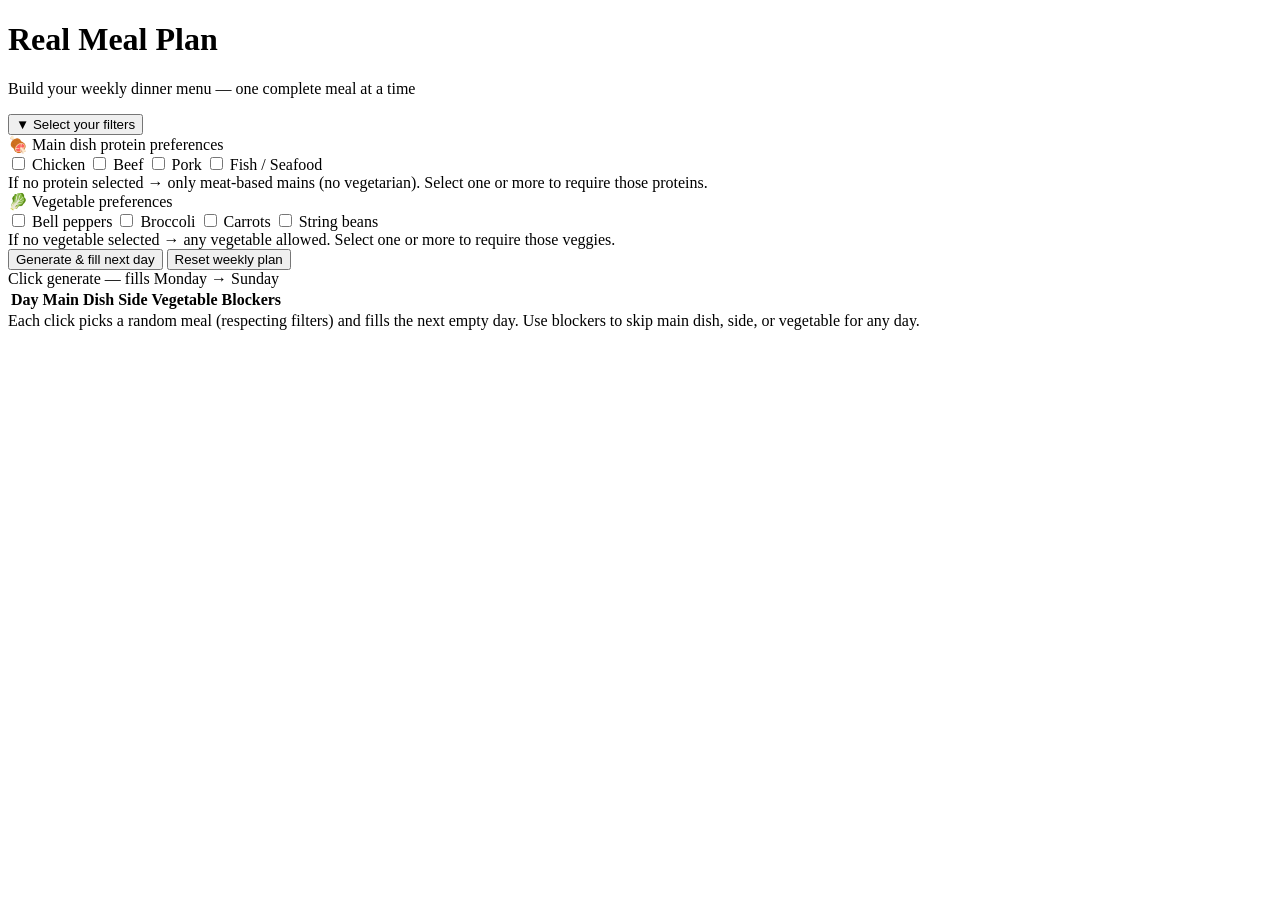
==== index.html @ c6e9b721 "Rename Main Folder/index.html to index.html" ====
<!DOCTYPE html>
<html lang="en">
<head>
  <meta charset="UTF-8">
  <meta name="viewport" content="width=device-width, initial-scale=1.0, user-scalable=yes">
  <title>Real Meal Plan | Weekly Dinner Randomizer</title>
  <link rel="preconnect" href="https://fonts.googleapis.com">
  <link rel="preconnect" href="https://fonts.gstatic.com" crossorigin>
  <link href="https://fonts.googleapis.com/css2?family=Inter:opsz,wght@14..32,300;400;500;600;700&display=swap" rel="stylesheet">
  <link rel="stylesheet" href="style.css">
</head>
<body>
<div class="container">
  <!-- Title Card with Logo Support -->
  <div class="title-card">
    <div class="logo-area">
      <img src="your-logo.png" alt="Real Meal Plan Logo" class="logo" id="logoImage" onerror="this.style.display='none'">
      <h1>Real Meal Plan</h1>
    </div>
    <p class="tagline">Build your weekly dinner menu — one complete meal at a time</p>
  </div>

  <!-- Collapsible Filters Section -->
  <div class="filters-collapsible">
    <button class="filter-toggle-btn" id="filterToggleBtn">
      <span class="toggle-icon">▼</span> Select your filters
    </button>
    <div class="filters-card" id="filtersCard">
      <div class="filter-group">
        <div class="filter-subheading">
          <span class="icon">🍖</span> Main dish protein preferences
        </div>
        <div class="checkbox-group" id="meatFilters">
          <label><input type="checkbox" value="chicken" id="filterChicken"> Chicken</label>
          <label><input type="checkbox" value="beef" id="filterBeef"> Beef</label>
          <label><input type="checkbox" value="pork" id="filterPork"> Pork</label>
          <label><input type="checkbox" value="fish" id="filterFish"> Fish / Seafood</label>
        </div>
        <div class="filter-note">If no protein selected → only meat-based mains (no vegetarian). Select one or more to require those proteins.</div>
      </div>

      <div class="filter-divider"></div>

      <div class="filter-group">
        <div class="filter-subheading">
          <span class="icon">🥬</span> Vegetable preferences
        </div>
        <div class="checkbox-group" id="veggieFilters">
          <label><input type="checkbox" value="peppers" id="filterPeppers"> Bell peppers</label>
          <label><input type="checkbox" value="broccoli" id="filterBroccoli"> Broccoli</label>
          <label><input type="checkbox" value="carrots" id="filterCarrots"> Carrots</label>
          <label><input type="checkbox" value="stringbeans" id="filterStringBeans"> String beans</label>
        </div>
        <div class="filter-note">If no vegetable selected → any vegetable allowed. Select one or more to require those veggies.</div>
      </div>
    </div>
  </div>

  <!-- Control bar -->
  <div class="action-bar">
    <div class="btn-group">
      <button class="btn btn-primary" id="generateBtn">Generate & fill next day</button>
      <button class="btn btn-secondary" id="resetBtn">Reset weekly plan</button>
    </div>
    <div class="feedback" id="feedbackMsg">Click generate — fills Monday → Sunday</div>
  </div>

  <!-- Weekly table with blocker columns -->
  <div class="table-wrapper">
    <table class="week-table" id="weeklyTable">
      <thead>
        <tr>
          <th>Day</th>
          <th>Main Dish</th>
          <th>Side</th>
          <th>Vegetable</th>
          <th>Blockers</th>
        </tr>
      </thead>
      <tbody id="tableBody">
        <!-- rows injected via JS -->
      </tbody>
    </table>
  </div>
  <footer>Each click picks a random meal (respecting filters) and fills the next empty day. Use blockers to skip main dish, side, or vegetable for any day.</footer>
</div>

<script src="script.js"></script>
</body>
</html>
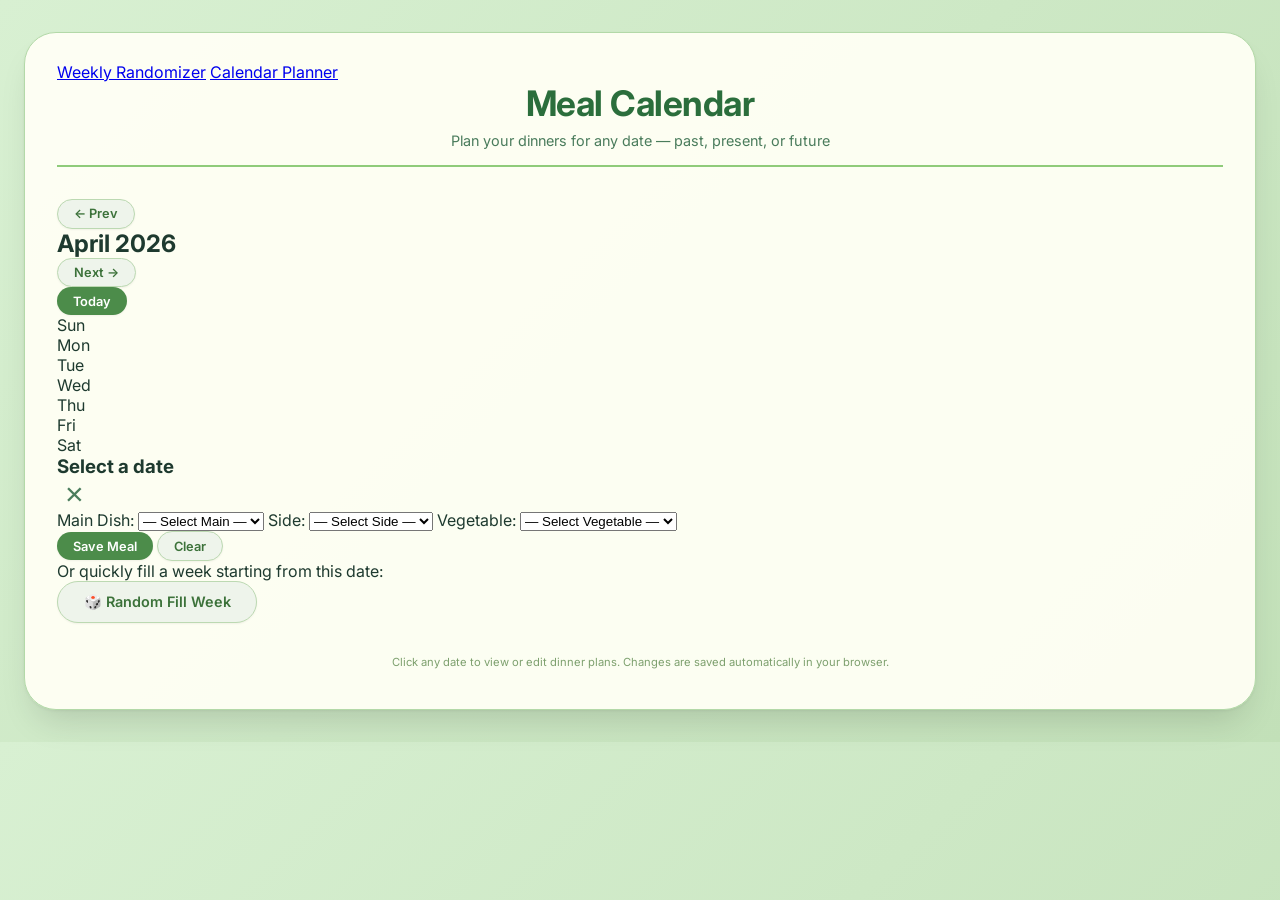
==== commit d7487aa3: "Most recent site version" ====
--- a/index.html
+++ b/index.html
@@ -3,7 +3,7 @@
 <head>
   <meta charset="UTF-8">
   <meta name="viewport" content="width=device-width, initial-scale=1.0, user-scalable=yes">
-  <title>Real Meal Plan | Weekly Dinner Randomizer</title>
+  <title>Real Meal Plan | Calendar Planner</title>
   <link rel="preconnect" href="https://fonts.googleapis.com">
   <link rel="preconnect" href="https://fonts.gstatic.com" crossorigin>
   <link href="https://fonts.googleapis.com/css2?family=Inter:opsz,wght@14..32,300;400;500;600;700&display=swap" rel="stylesheet">
@@ -11,80 +11,87 @@
 </head>
 <body>
 <div class="container">
-  <!-- Title Card with Logo Support -->
+  <!-- Navigation -->
+  <nav class="main-nav">
+    <a href="index.html" class="nav-link">Weekly Randomizer</a>
+    <a href="calendar.html" class="nav-link active">Calendar Planner</a>
+  </nav>
+
   <div class="title-card">
     <div class="logo-area">
       <img src="your-logo.png" alt="Real Meal Plan Logo" class="logo" id="logoImage" onerror="this.style.display='none'">
-      <h1>Real Meal Plan</h1>
+      <h1>Meal Calendar</h1>
     </div>
-    <p class="tagline">Build your weekly dinner menu — one complete meal at a time</p>
+    <p class="tagline">Plan your dinners for any date — past, present, or future</p>
   </div>
 
-  <!-- Collapsible Filters Section -->
-  <div class="filters-collapsible">
-    <button class="filter-toggle-btn" id="filterToggleBtn">
-      <span class="toggle-icon">▼</span> Select your filters
-    </button>
-    <div class="filters-card" id="filtersCard">
-      <div class="filter-group">
-        <div class="filter-subheading">
-          <span class="icon">🍖</span> Main dish protein preferences
+  <!-- Calendar Controls -->
+  <div class="calendar-controls">
+    <div class="month-nav">
+      <button class="btn btn-secondary btn-small" id="prevMonthBtn">← Prev</button>
+      <h2 id="currentMonthDisplay">April 2026</h2>
+      <button class="btn btn-secondary btn-small" id="nextMonthBtn">Next →</button>
+    </div>
+    <button class="btn btn-primary btn-small" id="todayBtn">Today</button>
+  </div>
+
+  <!-- Calendar Grid -->
+  <div class="calendar-wrapper">
+    <div class="calendar-header">
+      <div>Sun</div><div>Mon</div><div>Tue</div><div>Wed</div><div>Thu</div><div>Fri</div><div>Sat</div>
+    </div>
+    <div class="calendar-grid" id="calendarGrid">
+      <!-- Days injected via JS -->
+    </div>
+  </div>
+
+  <!-- Day Detail Panel (shown when a day is clicked) -->
+  <div class="day-detail-panel" id="dayDetailPanel">
+    <div class="day-detail-header">
+      <h3 id="selectedDateDisplay">Select a date</h3>
+      <button class="recipe-close-btn" id="closeDayDetailBtn">&times;</button>
+    </div>
+    <div class="day-detail-content" id="dayDetailContent">
+      <div class="meal-form">
+        <label>Main Dish:</label>
+        <select id="mainSelect" class="meal-select">
+          <option value="">— Select Main —</option>
+        </select>
+        <label>Side:</label>
+        <select id="sideSelect" class="meal-select">
+          <option value="">— Select Side —</option>
+        </select>
+        <label>Vegetable:</label>
+        <select id="vegSelect" class="meal-select">
+          <option value="">— Select Vegetable —</option>
+        </select>
+        <div class="form-actions">
+          <button class="btn btn-primary btn-small" id="saveMealBtn">Save Meal</button>
+          <button class="btn btn-secondary btn-small" id="clearMealBtn">Clear</button>
         </div>
-        <div class="checkbox-group" id="meatFilters">
-          <label><input type="checkbox" value="chicken" id="filterChicken"> Chicken</label>
-          <label><input type="checkbox" value="beef" id="filterBeef"> Beef</label>
-          <label><input type="checkbox" value="pork" id="filterPork"> Pork</label>
-          <label><input type="checkbox" value="fish" id="filterFish"> Fish / Seafood</label>
-        </div>
-        <div class="filter-note">If no protein selected → only meat-based mains (no vegetarian). Select one or more to require those proteins.</div>
       </div>
-
-      <div class="filter-divider"></div>
-
-      <div class="filter-group">
-        <div class="filter-subheading">
-          <span class="icon">🥬</span> Vegetable preferences
-        </div>
-        <div class="checkbox-group" id="veggieFilters">
-          <label><input type="checkbox" value="peppers" id="filterPeppers"> Bell peppers</label>
-          <label><input type="checkbox" value="broccoli" id="filterBroccoli"> Broccoli</label>
-          <label><input type="checkbox" value="carrots" id="filterCarrots"> Carrots</label>
-          <label><input type="checkbox" value="stringbeans" id="filterStringBeans"> String beans</label>
-        </div>
-        <div class="filter-note">If no vegetable selected → any vegetable allowed. Select one or more to require those veggies.</div>
+      <!-- Random fill for week starting from selected date -->
+      <div class="random-week-section">
+        <p>Or quickly fill a week starting from this date:</p>
+        <button class="btn btn-secondary" id="fillWeekBtn">🎲 Random Fill Week</button>
       </div>
     </div>
   </div>
 
-  <!-- Control bar -->
-  <div class="action-bar">
-    <div class="btn-group">
-      <button class="btn btn-primary" id="generateBtn">Generate & fill next day</button>
-      <button class="btn btn-secondary" id="resetBtn">Reset weekly plan</button>
+  <!-- Recipe Panel (same as main page) -->
+  <div class="recipe-panel" id="recipePanel">
+    <div class="recipe-header">
+      <h3 id="recipeTitle">Recipe</h3>
+      <button class="recipe-close-btn" id="closeRecipeBtn">&times;</button>
     </div>
-    <div class="feedback" id="feedbackMsg">Click generate — fills Monday → Sunday</div>
+    <div class="recipe-content" id="recipeContent">
+      Select a dish above to view its recipe.
+    </div>
   </div>
 
-  <!-- Weekly table with blocker columns -->
-  <div class="table-wrapper">
-    <table class="week-table" id="weeklyTable">
-      <thead>
-        <tr>
-          <th>Day</th>
-          <th>Main Dish</th>
-          <th>Side</th>
-          <th>Vegetable</th>
-          <th>Blockers</th>
-        </tr>
-      </thead>
-      <tbody id="tableBody">
-        <!-- rows injected via JS -->
-      </tbody>
-    </table>
-  </div>
-  <footer>Each click picks a random meal (respecting filters) and fills the next empty day. Use blockers to skip main dish, side, or vegetable for any day.</footer>
+  <footer>Click any date to view or edit dinner plans. Changes are saved automatically in your browser.</footer>
 </div>
 
-<script src="script.js"></script>
+<script src="calendar.js"></script>
 </body>
-</html>
+</html>
--- a/style.css
+++ b/style.css
@@ -0,0 +1,635 @@
+* {
+  margin: 0;
+  padding: 0;
+  box-sizing: border-box;
+}
+
+body {
+  background: linear-gradient(135deg, #d8f0d2 0%, #c2e0b8 100%);
+  font-family: 'Inter', system-ui, -apple-system, 'Segoe UI', Roboto, Helvetica, sans-serif;
+  padding: 2rem 1.5rem;
+  color: #1e3a2f;
+}
+
+.container {
+  max-width: 1280px;
+  margin: 0 auto;
+  background: rgba(255, 255, 245, 0.95);
+  border-radius: 2rem;
+  box-shadow: 0 20px 35px -12px rgba(0, 0, 0, 0.15), 0 1px 3px rgba(0, 0, 0, 0.05);
+  padding: 1.8rem 2rem 2.5rem;
+  transition: all 0.2s ease;
+  border: 1px solid #b3d9a8;
+}
+
+/* Title Card */
+.title-card {
+  text-align: center;
+  margin-bottom: 2rem;
+  padding-bottom: 1rem;
+  border-bottom: 2px solid #8fcb7a;
+}
+
+.logo-area {
+  display: flex;
+  align-items: center;
+  justify-content: center;
+  gap: 1rem;
+  flex-wrap: wrap;
+}
+
+.logo {
+  max-height: 60px;
+  width: auto;
+  object-fit: contain;
+}
+
+h1 {
+  font-size: 2.2rem;
+  font-weight: 700;
+  color: #2b6e3c;
+  letter-spacing: -0.5px;
+  margin: 0;
+}
+
+.tagline {
+  color: #4a7c5c;
+  margin-top: 0.5rem;
+  font-weight: 400;
+  font-size: 0.9rem;
+}
+
+/* Collapsible filters */
+.filters-collapsible {
+  margin-bottom: 2rem;
+}
+
+.filter-toggle-btn {
+  width: 100%;
+  background: #eef7ea;
+  border: 1px solid #8fcb7a;
+  color: #2b6e3c;
+  font-weight: 600;
+  font-size: 1rem;
+  padding: 0.8rem 1.2rem;
+  text-align: left;
+  cursor: pointer;
+  border-radius: 60px;
+  display: flex;
+  align-items: center;
+  gap: 12px;
+  transition: all 0.2s;
+  font-family: 'Inter', sans-serif;
+}
+
+.filter-toggle-btn:hover {
+  background: #e2f0db;
+  border-color: #6fb055;
+}
+
+.toggle-icon {
+  font-size: 0.9rem;
+  transition: transform 0.2s;
+}
+
+.filter-toggle-btn.open .toggle-icon {
+  transform: rotate(180deg);
+}
+
+.filters-card {
+  background: #ffffff;
+  border-radius: 1.5rem;
+  padding: 1.4rem 1.8rem;
+  margin-top: 0.8rem;
+  box-shadow: 0 8px 18px rgba(0, 0, 0, 0.05);
+  border: 1px solid #c8e0bf;
+  display: none;
+}
+
+.filters-card.show {
+  display: block;
+}
+
+.filter-group {
+  margin: 0.2rem 0;
+}
+
+.filter-subheading {
+  font-weight: 600;
+  font-size: 1rem;
+  margin-bottom: 0.8rem;
+  display: flex;
+  align-items: center;
+  gap: 8px;
+  color: #2b6e3c;
+  letter-spacing: -0.2px;
+}
+
+.filter-subheading .icon {
+  font-size: 1.2rem;
+}
+
+.checkbox-group {
+  display: flex;
+  flex-wrap: wrap;
+  gap: 1rem;
+  row-gap: 0.6rem;
+  align-items: center;
+  margin-bottom: 0.5rem;
+}
+
+.checkbox-group label {
+  display: inline-flex;
+  align-items: center;
+  gap: 0.5rem;
+  background: #f4faf1;
+  padding: 0.4rem 1.2rem;
+  border-radius: 60px;
+  cursor: pointer;
+  transition: all 0.2s;
+  font-weight: 500;
+  font-size: 0.85rem;
+  color: #2b5e3a;
+  border: 1px solid #cde2c4;
+}
+
+.checkbox-group label:hover {
+  background: #e9f3e4;
+  transform: scale(0.97);
+  border-color: #9bc88b;
+}
+
+.checkbox-group input {
+  width: 1rem;
+  height: 1rem;
+  accent-color: #6fbf4c;
+  cursor: pointer;
+  margin: 0;
+}
+
+.filter-note {
+  font-size: 0.7rem;
+  color: #6f9e7c;
+  margin-top: 0.4rem;
+  padding-left: 0.2rem;
+  border-left: 3px solid #b3d9a8;
+}
+
+.filter-divider {
+  height: 1px;
+  background: linear-gradient(90deg, transparent, #cde2c4, #b3d9a8, #cde2c4, transparent);
+  margin: 1rem 0;
+}
+
+/* Buttons */
+.action-bar {
+  display: flex;
+  flex-wrap: wrap;
+  gap: 1rem;
+  margin-bottom: 2rem;
+  align-items: center;
+  justify-content: space-between;
+}
+
+.btn-group {
+  display: flex;
+  gap: 1rem;
+  flex-wrap: wrap;
+}
+
+.btn {
+  border: none;
+  font-family: 'Inter', sans-serif;
+  font-weight: 600;
+  padding: 0.7rem 1.6rem;
+  border-radius: 60px;
+  cursor: pointer;
+  transition: 0.2s ease;
+  font-size: 0.9rem;
+  display: inline-flex;
+  align-items: center;
+  gap: 8px;
+  box-shadow: 0 1px 2px rgba(0, 0, 0, 0.05);
+}
+
+.btn-small {
+  padding: 0.4rem 1rem;
+  font-size: 0.8rem;
+}
+
+.btn-primary {
+  background: #4c8c4a;
+  color: white;
+  border: none;
+}
+
+.btn-primary:hover {
+  background: #3c723a;
+  transform: translateY(-2px);
+  box-shadow: 0 10px 18px -8px rgba(0, 0, 0, 0.15);
+}
+
+.btn-secondary {
+  background: #eef4eb;
+  color: #3c723a;
+  border: 1px solid #bcd9b2;
+}
+
+.btn-secondary:hover {
+  background: #e3ede0;
+  transform: translateY(-1px);
+}
+
+.feedback {
+  background: #eef4eb;
+  border-radius: 60px;
+  padding: 0.5rem 1.3rem;
+  font-size: 0.85rem;
+  font-weight: 500;
+  color: #2b6e3c;
+  border-left: 3px solid #8fcb7a;
+}
+
+/* Table Styles */
+.table-wrapper {
+  overflow-x: auto;
+  border-radius: 1.5rem;
+  background: white;
+  box-shadow: 0 6px 14px rgba(0, 0, 0, 0.03);
+  border: 1px solid #d8e8d2;
+}
+
+.week-table {
+  width: 100%;
+  border-collapse: collapse;
+  font-size: 0.85rem;
+  min-width: 800px;
+}
+
+.week-table th {
+  text-align: left;
+  padding: 0.8rem 0.8rem;
+  background-color: #f8fcf6;
+  font-weight: 600;
+  color: #2b6e3c;
+  border-bottom: 2px solid #cde2c4;
+  font-size: 0.85rem;
+}
+
+.week-table td {
+  padding: 0.7rem 0.8rem;
+  border-bottom: 1px solid #e2eedd;
+  color: #1e3a2f;
+  font-weight: 500;
+  vertical-align: middle;
+}
+
+.week-table tr:last-child td {
+  border-bottom: none;
+}
+
+.day-name {
+  font-weight: 600;
+  background-color: #fafef8;
+  width: 90px;
+  color: #2b6e3c;
+}
+
+.meal-cell, .side-cell, .veg-cell {
+  background-color: #ffffff;
+}
+
+.empty-meal {
+  color: #bdd4b4;
+  font-style: italic;
+  font-weight: 400;
+}
+
+/* Clickable dish cells */
+.meal-cell.clickable,
+.side-cell.clickable,
+.veg-cell.clickable {
+  cursor: pointer;
+  transition: background-color 0.15s;
+}
+
+.meal-cell.clickable:hover,
+.side-cell.clickable:hover,
+.veg-cell.clickable:hover {
+  background-color: #eef4eb;
+  text-decoration: underline;
+  text-decoration-color: #8fcb7a;
+  text-underline-offset: 3px;
+}
+
+/* Blocker column styling */
+.blocker-cell {
+  background-color: #fcfef9;
+  text-align: center;
+  white-space: nowrap;
+}
+
+.blocker-checkbox-group {
+  display: flex;
+  gap: 0.8rem;
+  justify-content: center;
+  flex-wrap: wrap;
+}
+
+.blocker-checkbox-group label {
+  display: inline-flex;
+  align-items: center;
+  gap: 0.3rem;
+  font-size: 0.7rem;
+  cursor: pointer;
+  color: #3c723a;
+}
+
+.blocker-checkbox-group input {
+  width: 0.9rem;
+  height: 0.9rem;
+  accent-color: #6fbf4c;
+  cursor: pointer;
+  margin: 0;
+}
+
+/* Recipe Panel */
+.recipe-panel {
+  margin-top: 2rem;
+  background: #f8fcf6;
+  border-radius: 1.5rem;
+  border: 1px solid #c8e0bf;
+  box-shadow: 0 8px 18px rgba(0, 0, 0, 0.05);
+  overflow: hidden;
+  display: none;
+}
+
+.recipe-panel.show {
+  display: block;
+}
+
+.recipe-header {
+  display: flex;
+  justify-content: space-between;
+  align-items: center;
+  padding: 1rem 1.8rem;
+  background: #e9f3e4;
+  border-bottom: 1px solid #cde2c4;
+}
+
+.recipe-header h3 {
+  color: #2b6e3c;
+  font-weight: 600;
+  font-size: 1.2rem;
+  margin: 0;
+}
+
+.recipe-close-btn {
+  background: none;
+  border: none;
+  font-size: 2rem;
+  line-height: 1;
+  cursor: pointer;
+  color: #4a7c5c;
+  padding: 0 0.5rem;
+  transition: color 0.2s;
+}
+
+.recipe-close-btn:hover {
+  color: #2b6e3c;
+}
+
+.recipe-content {
+  padding: 1.5rem 1.8rem;
+  color: #1e3a2f;
+  font-size: 0.9rem;
+  line-height: 1.6;
+  white-space: pre-wrap;
+}
+
+/* Grocery List Section */
+.grocery-section {
+  margin-top: 2rem;
+}
+
+.grocery-toggle-btn {
+  width: 100%;
+  background: #f0f7ec;
+  border: 1px solid #8fcb7a;
+  color: #2b6e3c;
+  font-weight: 600;
+  font-size: 1rem;
+  padding: 0.8rem 1.2rem;
+  text-align: left;
+  cursor: pointer;
+  border-radius: 60px;
+  display: flex;
+  align-items: center;
+  gap: 12px;
+  transition: all 0.2s;
+  font-family: 'Inter', sans-serif;
+}
+
+.grocery-toggle-btn:hover {
+  background: #e2f0db;
+  border-color: #6fb055;
+}
+
+.grocery-count {
+  background: #4c8c4a;
+  color: white;
+  border-radius: 20px;
+  padding: 0.1rem 0.6rem;
+  font-size: 0.8rem;
+  margin-left: 0.5rem;
+}
+
+.grocery-panel {
+  background: #ffffff;
+  border-radius: 1.5rem;
+  padding: 1.5rem;
+  margin-top: 0.8rem;
+  box-shadow: 0 8px 18px rgba(0, 0, 0, 0.05);
+  border: 1px solid #c8e0bf;
+  display: none;
+}
+
+.grocery-panel.show {
+  display: block;
+}
+
+.grocery-header {
+  display: flex;
+  justify-content: space-between;
+  align-items: center;
+  margin-bottom: 1.5rem;
+  padding-bottom: 0.8rem;
+  border-bottom: 2px solid #cde2c4;
+}
+
+.grocery-header h3 {
+  color: #2b6e3c;
+  font-weight: 600;
+  font-size: 1.2rem;
+  margin: 0;
+}
+
+.grocery-list-container {
+  max-height: 500px;
+  overflow-y: auto;
+  margin-bottom: 1.5rem;
+  border-radius: 1rem;
+  background: #fafef8;
+  padding: 0.5rem;
+}
+
+.grocery-category {
+  margin-bottom: 1.5rem;
+}
+
+.grocery-category:last-child {
+  margin-bottom: 0;
+}
+
+.grocery-category-title {
+  font-weight: 700;
+  color: #2b6e3c;
+  padding: 0.5rem 0.8rem;
+  background: #e9f3e4;
+  border-radius: 30px;
+  margin-bottom: 0.8rem;
+  font-size: 0.95rem;
+  display: inline-block;
+}
+
+.grocery-list {
+  list-style: none;
+  padding: 0;
+}
+
+.grocery-item {
+  display: flex;
+  align-items: center;
+  justify-content: space-between;
+  padding: 0.8rem 1rem;
+  border-bottom: 1px solid #e2eedd;
+  background: white;
+  border-radius: 0.5rem;
+  margin-bottom: 0.3rem;
+}
+
+.grocery-item:last-child {
+  border-bottom: none;
+}
+
+.grocery-item-info {
+  display: flex;
+  align-items: baseline;
+  gap: 1rem;
+  flex: 1;
+}
+
+.grocery-item-name {
+  font-weight: 600;
+  color: #1e3a2f;
+  min-width: 120px;
+}
+
+.grocery-item-quantity {
+  color: #4a7c5c;
+  font-size: 0.9rem;
+  cursor: pointer;
+  border-bottom: 1px dashed #8fcb7a;
+  padding: 0.1rem 0.3rem;
+}
+
+.grocery-item-quantity:hover {
+  background: #e9f3e4;
+}
+
+.grocery-item-quantity input {
+  width: 100px;
+  padding: 0.2rem 0.4rem;
+  border: 1px solid #bcd9b2;
+  border-radius: 8px;
+  font-family: inherit;
+  font-size: 0.9rem;
+  background: white;
+}
+
+.grocery-item-actions {
+  display: flex;
+  gap: 0.5rem;
+}
+
+.grocery-remove-btn {
+  background: none;
+  border: none;
+  color: #b91c1c;
+  cursor: pointer;
+  font-size: 1.2rem;
+  padding: 0.2rem 0.5rem;
+  border-radius: 20px;
+  transition: all 0.2s;
+}
+
+.grocery-remove-btn:hover {
+  background: #fee2e2;
+  color: #991b1b;
+}
+
+.grocery-footer {
+  display: flex;
+  justify-content: flex-end;
+}
+
+.empty-grocery-message {
+  text-align: center;
+  color: #7da06e;
+  padding: 2rem;
+  font-style: italic;
+}
+
+footer {
+  margin-top: 2rem;
+  font-size: 0.7rem;
+  text-align: center;
+  color: #7da06e;
+}
+
+@media (max-width: 800px) {
+  .blocker-checkbox-group {
+    flex-direction: column;
+    gap: 0.3rem;
+  }
+  .week-table {
+    font-size: 0.75rem;
+  }
+}
+
+@media (max-width: 680px) {
+  body {
+    padding: 1rem;
+  }
+  .container {
+    padding: 1.2rem;
+  }
+  .action-bar {
+    flex-direction: column;
+    align-items: stretch;
+  }
+  .btn-group {
+    justify-content: center;
+  }
+  .feedback {
+    text-align: center;
+  }
+  .grocery-item {
+    flex-direction: column;
+    align-items: flex-start;
+    gap: 0.5rem;
+  }
+  .grocery-item-actions {
+    align-self: flex-end;
+  }
+}
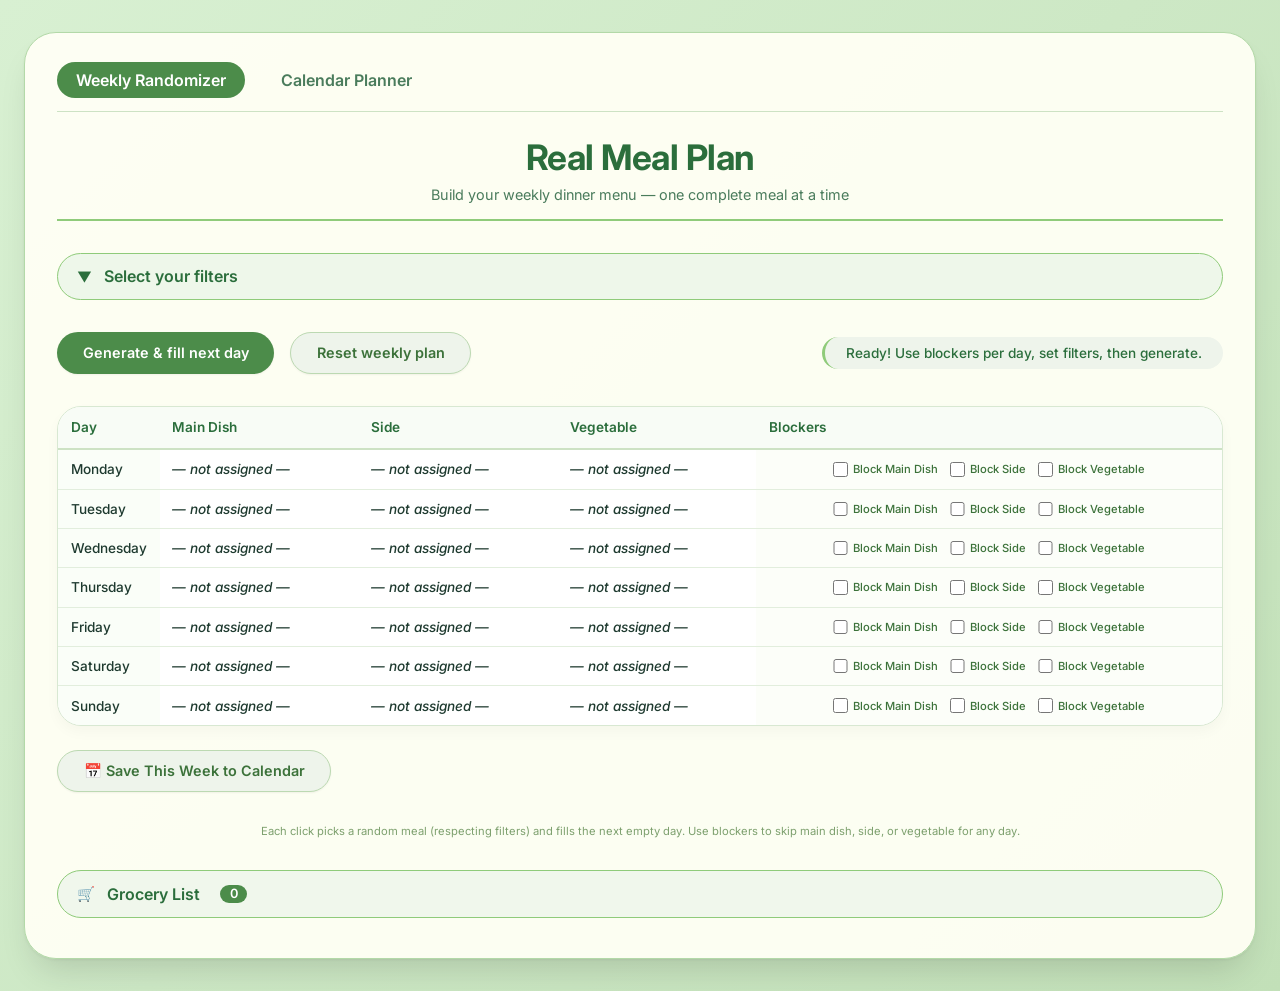
==== commit 71515ee9: "most up to date changes" ====
--- a/index.html
+++ b/index.html
@@ -3,7 +3,7 @@
 <head>
   <meta charset="UTF-8">
   <meta name="viewport" content="width=device-width, initial-scale=1.0, user-scalable=yes">
-  <title>Real Meal Plan | Calendar Planner</title>
+  <title>Real Meal Plan | Weekly Dinner Randomizer</title>
   <link rel="preconnect" href="https://fonts.googleapis.com">
   <link rel="preconnect" href="https://fonts.gstatic.com" crossorigin>
   <link href="https://fonts.googleapis.com/css2?family=Inter:opsz,wght@14..32,300;400;500;600;700&display=swap" rel="stylesheet">
@@ -13,72 +13,91 @@
 <div class="container">
   <!-- Navigation -->
   <nav class="main-nav">
-    <a href="index.html" class="nav-link">Weekly Randomizer</a>
-    <a href="calendar.html" class="nav-link active">Calendar Planner</a>
+    <a href="index.html" class="nav-link active">Weekly Randomizer</a>
+    <a href="calendar.html" class="nav-link">Calendar Planner</a>
   </nav>
 
+  <!-- Title Card with Logo Support -->
   <div class="title-card">
     <div class="logo-area">
       <img src="your-logo.png" alt="Real Meal Plan Logo" class="logo" id="logoImage" onerror="this.style.display='none'">
-      <h1>Meal Calendar</h1>
+      <h1>Real Meal Plan</h1>
     </div>
-    <p class="tagline">Plan your dinners for any date — past, present, or future</p>
+    <p class="tagline">Build your weekly dinner menu — one complete meal at a time</p>
   </div>
 
-  <!-- Calendar Controls -->
-  <div class="calendar-controls">
-    <div class="month-nav">
-      <button class="btn btn-secondary btn-small" id="prevMonthBtn">← Prev</button>
-      <h2 id="currentMonthDisplay">April 2026</h2>
-      <button class="btn btn-secondary btn-small" id="nextMonthBtn">Next →</button>
-    </div>
-    <button class="btn btn-primary btn-small" id="todayBtn">Today</button>
-  </div>
+  <!-- Collapsible Filters Section -->
+  <div class="filters-collapsible">
+    <button class="filter-toggle-btn" id="filterToggleBtn">
+      <span class="toggle-icon">▼</span> Select your filters
+    </button>
+    <div class="filters-card" id="filtersCard">
+      <div class="filter-group">
+        <div class="filter-subheading">
+          <span class="icon">🍖</span> Main dish protein preferences
+        </div>
+        <div class="checkbox-group" id="meatFilters">
+          <label><input type="checkbox" value="chicken" id="filterChicken"> Chicken</label>
+          <label><input type="checkbox" value="beef" id="filterBeef"> Beef</label>
+          <label><input type="checkbox" value="pork" id="filterPork"> Pork</label>
+          <label><input type="checkbox" value="fish" id="filterFish"> Fish / Seafood</label>
+        </div>
+        <div class="filter-note">If no protein selected → only meat-based mains (no vegetarian). Select one or more to require those proteins.</div>
+      </div>
 
-  <!-- Calendar Grid -->
-  <div class="calendar-wrapper">
-    <div class="calendar-header">
-      <div>Sun</div><div>Mon</div><div>Tue</div><div>Wed</div><div>Thu</div><div>Fri</div><div>Sat</div>
-    </div>
-    <div class="calendar-grid" id="calendarGrid">
-      <!-- Days injected via JS -->
-    </div>
-  </div>
+      <div class="filter-divider"></div>
 
-  <!-- Day Detail Panel (shown when a day is clicked) -->
-  <div class="day-detail-panel" id="dayDetailPanel">
-    <div class="day-detail-header">
-      <h3 id="selectedDateDisplay">Select a date</h3>
-      <button class="recipe-close-btn" id="closeDayDetailBtn">&times;</button>
-    </div>
-    <div class="day-detail-content" id="dayDetailContent">
-      <div class="meal-form">
-        <label>Main Dish:</label>
-        <select id="mainSelect" class="meal-select">
-          <option value="">— Select Main —</option>
-        </select>
-        <label>Side:</label>
-        <select id="sideSelect" class="meal-select">
-          <option value="">— Select Side —</option>
-        </select>
-        <label>Vegetable:</label>
-        <select id="vegSelect" class="meal-select">
-          <option value="">— Select Vegetable —</option>
-        </select>
-        <div class="form-actions">
-          <button class="btn btn-primary btn-small" id="saveMealBtn">Save Meal</button>
-          <button class="btn btn-secondary btn-small" id="clearMealBtn">Clear</button>
+      <div class="filter-group">
+        <div class="filter-subheading">
+          <span class="icon">🥬</span> Vegetable preferences
         </div>
-      </div>
-      <!-- Random fill for week starting from selected date -->
-      <div class="random-week-section">
-        <p>Or quickly fill a week starting from this date:</p>
-        <button class="btn btn-secondary" id="fillWeekBtn">🎲 Random Fill Week</button>
+        <div class="checkbox-group" id="veggieFilters">
+          <label><input type="checkbox" value="peppers" id="filterPeppers"> Bell peppers</label>
+          <label><input type="checkbox" value="broccoli" id="filterBroccoli"> Broccoli</label>
+          <label><input type="checkbox" value="carrots" id="filterCarrots"> Carrots</label>
+          <label><input type="checkbox" value="stringbeans" id="filterStringBeans"> String beans</label>
+        </div>
+        <div class="filter-note">If no vegetable selected → any vegetable allowed. Select one or more to require those veggies.</div>
       </div>
     </div>
   </div>
 
-  <!-- Recipe Panel (same as main page) -->
+  <!-- Control bar -->
+  <div class="action-bar">
+    <div class="btn-group">
+      <button class="btn btn-primary" id="generateBtn">Generate & fill next day</button>
+      <button class="btn btn-secondary" id="resetBtn">Reset weekly plan</button>
+    </div>
+    <div class="feedback" id="feedbackMsg">Click generate — fills Monday → Sunday</div>
+  </div>
+
+  <!-- Weekly table with blocker columns -->
+  <div class="table-wrapper">
+    <table class="week-table" id="weeklyTable">
+      <thead>
+        <tr>
+          <th>Day</th>
+          <th>Main Dish</th>
+          <th>Side</th>
+          <th>Vegetable</th>
+          <th>Blockers</th>
+        </tr>
+      </thead>
+      <tbody id="tableBody">
+        <!-- rows injected via JS -->
+      </tbody>
+    </table>
+  </div>
+  
+  <!-- Save to Calendar Section -->
+  <div class="save-calendar-section">
+    <button class="btn btn-secondary" id="saveWeekToCalendarBtn">📅 Save This Week to Calendar</button>
+    <div class="save-calendar-note" id="saveCalendarNote"></div>
+  </div>
+
+  <footer>Each click picks a random meal (respecting filters) and fills the next empty day. Use blockers to skip main dish, side, or vegetable for any day.</footer>
+  
+  <!-- Recipe Panel (expandable) -->
   <div class="recipe-panel" id="recipePanel">
     <div class="recipe-header">
       <h3 id="recipeTitle">Recipe</h3>
@@ -89,9 +108,28 @@
     </div>
   </div>
 
-  <footer>Click any date to view or edit dinner plans. Changes are saved automatically in your browser.</footer>
+  <!-- Grocery List Section -->
+  <div class="grocery-section">
+    <button class="grocery-toggle-btn" id="groceryToggleBtn">
+      <span class="toggle-icon">🛒</span> Grocery List <span id="groceryItemCount" class="grocery-count">0</span>
+    </button>
+    <div class="grocery-panel" id="groceryPanel">
+      <div class="grocery-header">
+        <h3>Your Shopping List</h3>
+        <button class="btn btn-secondary btn-small" id="generateGroceryBtn">Generate List from Plan</button>
+      </div>
+      <div class="grocery-list-container" id="groceryListContainer">
+        <div id="groceryCategoriesContainer">
+          <!-- Categories and items injected here -->
+        </div>
+      </div>
+      <div class="grocery-footer">
+        <button class="btn btn-secondary" id="clearGroceryBtn">Clear All</button>
+      </div>
+    </div>
+  </div>
 </div>
 
-<script src="calendar.js"></script>
+<script src="script.js"></script>
 </body>
 </html>
--- a/style.css
+++ b/style.css
@@ -22,6 +22,35 @@
   border: 1px solid #b3d9a8;
 }
 
+/* Navigation */
+.main-nav {
+  display: flex;
+  gap: 1rem;
+  margin-bottom: 1.5rem;
+  border-bottom: 1px solid #cde2c4;
+  padding-bottom: 0.8rem;
+}
+
+.nav-link {
+  text-decoration: none;
+  font-weight: 600;
+  color: #4a7c5c;
+  padding: 0.5rem 1.2rem;
+  border-radius: 60px;
+  transition: all 0.2s;
+  background: transparent;
+}
+
+.nav-link:hover {
+  background: #e9f3e4;
+  color: #2b6e3c;
+}
+
+.nav-link.active {
+  background: #4c8c4a;
+  color: white;
+}
+
 /* Title Card */
 .title-card {
   text-align: center;
@@ -240,6 +269,11 @@
   transform: translateY(-1px);
 }
 
+.btn:disabled {
+  opacity: 0.5;
+  cursor: not-allowed;
+}
+
 .feedback {
   background: #eef4eb;
   border-radius: 60px;
@@ -351,6 +385,21 @@
   accent-color: #6fbf4c;
   cursor: pointer;
   margin: 0;
+}
+
+/* Save to Calendar Section */
+.save-calendar-section {
+  margin-top: 1.5rem;
+  display: flex;
+  align-items: center;
+  gap: 1rem;
+  flex-wrap: wrap;
+}
+
+.save-calendar-note {
+  color: #2b6e3c;
+  font-size: 0.85rem;
+  font-style: italic;
 }
 
 /* Recipe Panel */
@@ -590,6 +639,274 @@
   font-style: italic;
 }
 
+/* Calendar Styles */
+.calendar-controls {
+  display: flex;
+  justify-content: space-between;
+  align-items: center;
+  margin-bottom: 1.5rem;
+  flex-wrap: wrap;
+  gap: 1rem;
+}
+
+.month-nav {
+  display: flex;
+  align-items: center;
+  gap: 1rem;
+}
+
+.month-nav h2 {
+  color: #2b6e3c;
+  font-size: 1.5rem;
+  margin: 0;
+  min-width: 200px;
+  text-align: center;
+}
+
+.calendar-actions {
+  display: flex;
+  gap: 0.5rem;
+  flex-wrap: wrap;
+}
+
+.selection-status {
+  background: #e9f3e4;
+  border-radius: 40px;
+  padding: 0.5rem 1.5rem;
+  margin: 1rem 0;
+  display: flex;
+  align-items: center;
+  gap: 1rem;
+  color: #2b6e3c;
+  font-size: 0.9rem;
+}
+
+.btn-text {
+  background: none;
+  border: none;
+  color: #4c8c4a;
+  font-weight: 600;
+  cursor: pointer;
+  text-decoration: underline;
+  font-size: 0.85rem;
+}
+
+.btn-text:hover {
+  color: #2b6e3c;
+}
+
+.calendar-wrapper {
+  background: white;
+  border-radius: 1.5rem;
+  padding: 1rem;
+  box-shadow: 0 4px 10px rgba(0,0,0,0.05);
+  border: 1px solid #c8e0bf;
+  margin-bottom: 2rem;
+}
+
+.calendar-header {
+  display: grid;
+  grid-template-columns: repeat(7, 1fr);
+  text-align: center;
+  font-weight: 600;
+  color: #2b6e3c;
+  padding: 0.5rem 0;
+  border-bottom: 1px solid #cde2c4;
+  margin-bottom: 0.5rem;
+}
+
+.calendar-grid {
+  display: grid;
+  grid-template-columns: repeat(7, 1fr);
+  gap: 0.3rem;
+}
+
+.calendar-day {
+  aspect-ratio: 1 / 1.2;
+  min-height: 85px;
+  padding: 0.5rem;
+  border-radius: 12px;
+  background: #fafef8;
+  border: 1px solid #e2eedd;
+  cursor: pointer;
+  transition: all 0.15s;
+  display: flex;
+  flex-direction: column;
+}
+
+.calendar-day:hover {
+  background: #e9f3e4;
+  border-color: #8fcb7a;
+}
+
+.calendar-day.other-month {
+  opacity: 0.5;
+  background: #f4f4f0;
+}
+
+.calendar-day.today {
+  border: 2px solid #4c8c4a;
+}
+
+.calendar-day.has-meal {
+  background: #dcfce7;
+}
+
+.calendar-day.selected {
+  border: 3px solid #4c8c4a;
+  box-shadow: 0 0 0 2px rgba(76, 140, 74, 0.2);
+}
+
+.day-number {
+  font-weight: 600;
+  font-size: 0.9rem;
+  color: #2b6e3c;
+  margin-bottom: 0.2rem;
+}
+
+.day-meal-preview {
+  font-size: 0.6rem;
+  line-height: 1.2;
+  color: #3c723a;
+  margin-top: 0.1rem;
+  overflow: hidden;
+  text-overflow: ellipsis;
+  display: -webkit-box;
+  -webkit-line-clamp: 3;
+  -webkit-box-orient: vertical;
+}
+
+.day-meal-preview span {
+  display: block;
+  white-space: nowrap;
+  overflow: hidden;
+  text-overflow: ellipsis;
+}
+
+/* Day Detail Panel */
+.day-detail-panel {
+  margin-top: 1.5rem;
+  background: #f8fcf6;
+  border-radius: 1.5rem;
+  border: 1px solid #c8e0bf;
+  box-shadow: 0 8px 18px rgba(0, 0, 0, 0.05);
+  overflow: hidden;
+  display: none;
+}
+
+.day-detail-panel.show {
+  display: block;
+}
+
+.day-detail-header {
+  display: flex;
+  justify-content: space-between;
+  align-items: center;
+  padding: 1rem 1.8rem;
+  background: #e9f3e4;
+  border-bottom: 1px solid #cde2c4;
+}
+
+.day-detail-header h3 {
+  color: #2b6e3c;
+  font-weight: 600;
+  font-size: 1.2rem;
+  margin: 0;
+}
+
+.day-detail-content {
+  padding: 1.5rem 1.8rem;
+}
+
+.meal-form {
+  display: flex;
+  flex-direction: column;
+  gap: 1rem;
+  margin-bottom: 1.5rem;
+}
+
+.meal-form label {
+  font-weight: 600;
+  color: #2b6e3c;
+  margin-bottom: -0.5rem;
+}
+
+.meal-select {
+  padding: 0.6rem 1rem;
+  border-radius: 40px;
+  border: 1px solid #bcd9b2;
+  background: white;
+  font-family: inherit;
+  font-size: 0.9rem;
+  color: #1e3a2f;
+}
+
+.form-actions {
+  display: flex;
+  gap: 1rem;
+  margin-top: 0.5rem;
+}
+
+.random-week-section {
+  border-top: 1px solid #cde2c4;
+  padding-top: 1.5rem;
+}
+
+.random-week-section p {
+  margin-bottom: 1rem;
+  color: #4a7c5c;
+}
+
+/* Modal Styles */
+.modal-overlay {
+  position: fixed;
+  top: 0;
+  left: 0;
+  right: 0;
+  bottom: 0;
+  background: rgba(0,0,0,0.4);
+  display: flex;
+  align-items: center;
+  justify-content: center;
+  z-index: 1000;
+}
+
+.modal-content {
+  background: white;
+  padding: 2rem;
+  border-radius: 2rem;
+  max-width: 400px;
+  width: 90%;
+  box-shadow: 0 20px 35px rgba(0,0,0,0.2);
+}
+
+.modal-content h3 {
+  color: #2b6e3c;
+  margin-bottom: 1.5rem;
+}
+
+.modal-content input {
+  width: 100%;
+  padding: 0.8rem 1rem;
+  border-radius: 60px;
+  border: 1px solid #bcd9b2;
+  font-family: inherit;
+  margin-bottom: 1.5rem;
+}
+
+.modal-actions {
+  display: flex;
+  gap: 1rem;
+  justify-content: flex-end;
+}
+
+/* Select mode active indicator */
+#selectModeToggle.active {
+  background: #4c8c4a;
+  color: white;
+  border-color: #3c723a;
+}
+
 footer {
   margin-top: 2rem;
   font-size: 0.7rem;
@@ -605,6 +922,12 @@
   .week-table {
     font-size: 0.75rem;
   }
+  .calendar-day {
+    padding: 0.2rem;
+  }
+  .day-meal-preview {
+    font-size: 0.5rem;
+  }
 }
 
 @media (max-width: 680px) {
@@ -632,4 +955,8 @@
   .grocery-item-actions {
     align-self: flex-end;
   }
+  .month-nav {
+    flex-wrap: wrap;
+    justify-content: center;
+  }
 }
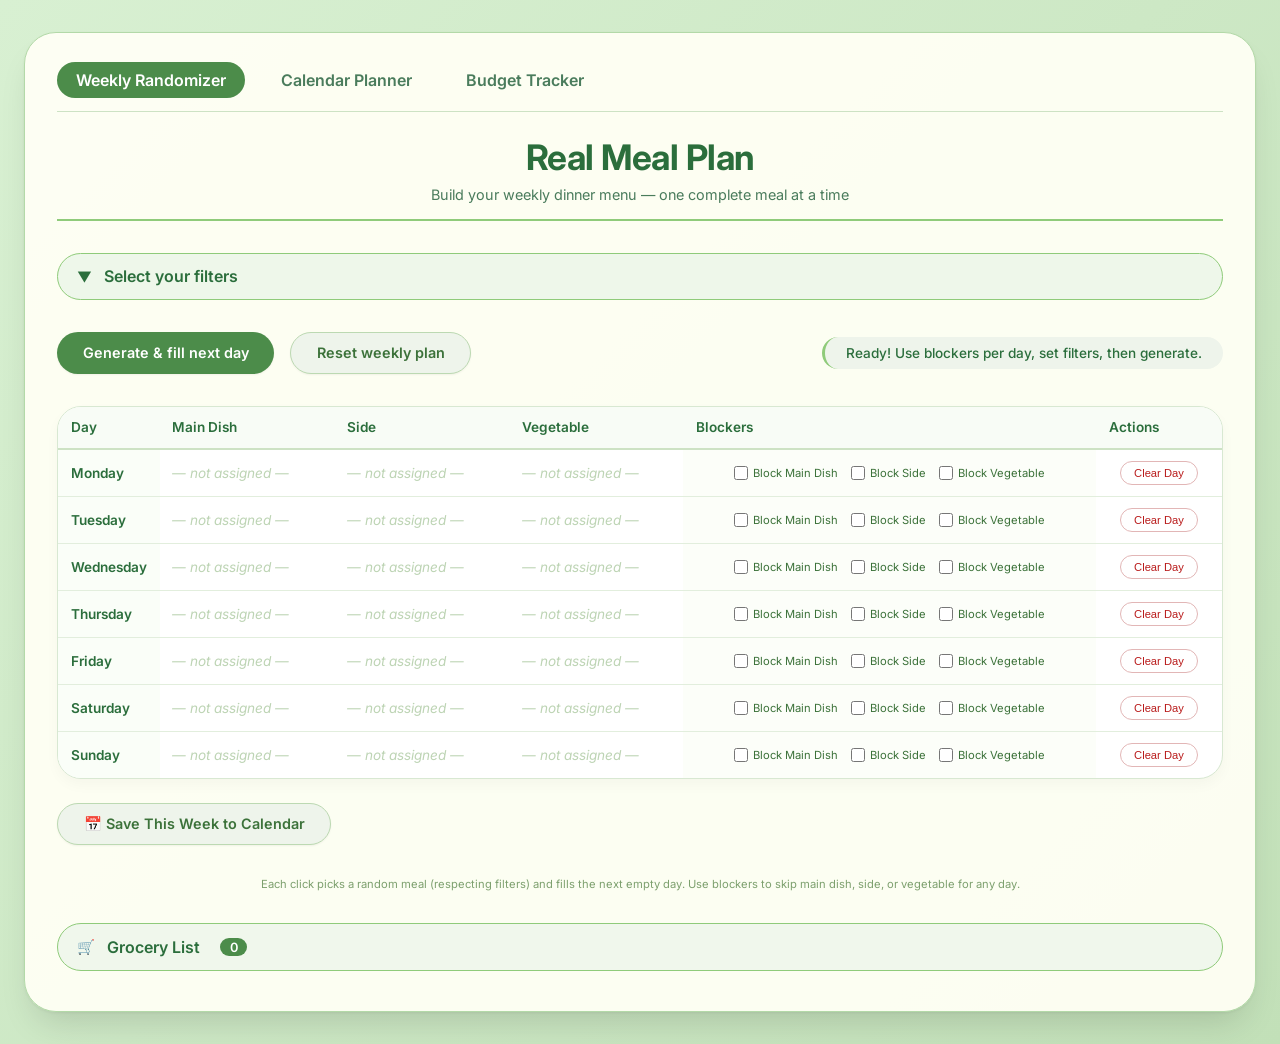
==== commit e2e9cf58: "charts still not functioning but added budget page and looks good right now" ====
--- a/index.html
+++ b/index.html
@@ -11,13 +11,12 @@
 </head>
 <body>
 <div class="container">
-  <!-- Navigation -->
   <nav class="main-nav">
-    <a href="index.html" class="nav-link active">Weekly Randomizer</a>
-    <a href="calendar.html" class="nav-link">Calendar Planner</a>
-  </nav>
+  <a href="index.html" class="nav-link active">Weekly Randomizer</a>
+  <a href="calendar.html" class="nav-link">Calendar Planner</a>
+  <a href="budget.html" class="nav-link">Budget Tracker</a>
+</nav>
 
-  <!-- Title Card with Logo Support -->
   <div class="title-card">
     <div class="logo-area">
       <img src="your-logo.png" alt="Real Meal Plan Logo" class="logo" id="logoImage" onerror="this.style.display='none'">
@@ -26,7 +25,6 @@
     <p class="tagline">Build your weekly dinner menu — one complete meal at a time</p>
   </div>
 
-  <!-- Collapsible Filters Section -->
   <div class="filters-collapsible">
     <button class="filter-toggle-btn" id="filterToggleBtn">
       <span class="toggle-icon">▼</span> Select your filters
@@ -42,7 +40,7 @@
           <label><input type="checkbox" value="pork" id="filterPork"> Pork</label>
           <label><input type="checkbox" value="fish" id="filterFish"> Fish / Seafood</label>
         </div>
-        <div class="filter-note">If no protein selected → only meat-based mains (no vegetarian). Select one or more to require those proteins.</div>
+        <div class="filter-note">If no protein selected → only meat‑based mains (no vegetarian). Select one or more to require those proteins.</div>
       </div>
 
       <div class="filter-divider"></div>
@@ -62,7 +60,6 @@
     </div>
   </div>
 
-  <!-- Control bar -->
   <div class="action-bar">
     <div class="btn-group">
       <button class="btn btn-primary" id="generateBtn">Generate & fill next day</button>
@@ -71,7 +68,6 @@
     <div class="feedback" id="feedbackMsg">Click generate — fills Monday → Sunday</div>
   </div>
 
-  <!-- Weekly table with blocker columns -->
   <div class="table-wrapper">
     <table class="week-table" id="weeklyTable">
       <thead>
@@ -81,34 +77,28 @@
           <th>Side</th>
           <th>Vegetable</th>
           <th>Blockers</th>
+          <th>Actions</th>
         </tr>
       </thead>
-      <tbody id="tableBody">
-        <!-- rows injected via JS -->
-      </tbody>
+      <tbody id="tableBody"></tbody>
     </table>
   </div>
-  
-  <!-- Save to Calendar Section -->
+
   <div class="save-calendar-section">
     <button class="btn btn-secondary" id="saveWeekToCalendarBtn">📅 Save This Week to Calendar</button>
     <div class="save-calendar-note" id="saveCalendarNote"></div>
   </div>
 
   <footer>Each click picks a random meal (respecting filters) and fills the next empty day. Use blockers to skip main dish, side, or vegetable for any day.</footer>
-  
-  <!-- Recipe Panel (expandable) -->
+
   <div class="recipe-panel" id="recipePanel">
     <div class="recipe-header">
       <h3 id="recipeTitle">Recipe</h3>
       <button class="recipe-close-btn" id="closeRecipeBtn">&times;</button>
     </div>
-    <div class="recipe-content" id="recipeContent">
-      Select a dish above to view its recipe.
-    </div>
+    <div class="recipe-content" id="recipeContent">Select a dish above to view its recipe.</div>
   </div>
 
-  <!-- Grocery List Section -->
   <div class="grocery-section">
     <button class="grocery-toggle-btn" id="groceryToggleBtn">
       <span class="toggle-icon">🛒</span> Grocery List <span id="groceryItemCount" class="grocery-count">0</span>
@@ -119,9 +109,7 @@
         <button class="btn btn-secondary btn-small" id="generateGroceryBtn">Generate List from Plan</button>
       </div>
       <div class="grocery-list-container" id="groceryListContainer">
-        <div id="groceryCategoriesContainer">
-          <!-- Categories and items injected here -->
-        </div>
+        <div id="groceryCategoriesContainer"></div>
       </div>
       <div class="grocery-footer">
         <button class="btn btn-secondary" id="clearGroceryBtn">Clear All</button>
--- a/style.css
+++ b/style.css
@@ -16,9 +16,8 @@
   margin: 0 auto;
   background: rgba(255, 255, 245, 0.95);
   border-radius: 2rem;
-  box-shadow: 0 20px 35px -12px rgba(0, 0, 0, 0.15), 0 1px 3px rgba(0, 0, 0, 0.05);
+  box-shadow: 0 20px 35px -12px rgba(0,0,0,0.15), 0 1px 3px rgba(0,0,0,0.05);
   padding: 1.8rem 2rem 2.5rem;
-  transition: all 0.2s ease;
   border: 1px solid #b3d9a8;
 }
 
@@ -78,7 +77,6 @@
   font-weight: 700;
   color: #2b6e3c;
   letter-spacing: -0.5px;
-  margin: 0;
 }
 
 .tagline {
@@ -130,7 +128,7 @@
   border-radius: 1.5rem;
   padding: 1.4rem 1.8rem;
   margin-top: 0.8rem;
-  box-shadow: 0 8px 18px rgba(0, 0, 0, 0.05);
+  box-shadow: 0 8px 18px rgba(0,0,0,0.05);
   border: 1px solid #c8e0bf;
   display: none;
 }
@@ -162,7 +160,6 @@
   display: flex;
   flex-wrap: wrap;
   gap: 1rem;
-  row-gap: 0.6rem;
   align-items: center;
   margin-bottom: 0.5rem;
 }
@@ -192,7 +189,6 @@
   width: 1rem;
   height: 1rem;
   accent-color: #6fbf4c;
-  cursor: pointer;
   margin: 0;
 }
 
@@ -238,7 +234,7 @@
   display: inline-flex;
   align-items: center;
   gap: 8px;
-  box-shadow: 0 1px 2px rgba(0, 0, 0, 0.05);
+  box-shadow: 0 1px 2px rgba(0,0,0,0.05);
 }
 
 .btn-small {
@@ -249,13 +245,12 @@
 .btn-primary {
   background: #4c8c4a;
   color: white;
-  border: none;
 }
 
 .btn-primary:hover {
   background: #3c723a;
   transform: translateY(-2px);
-  box-shadow: 0 10px 18px -8px rgba(0, 0, 0, 0.15);
+  box-shadow: 0 10px 18px -8px rgba(0,0,0,0.15);
 }
 
 .btn-secondary {
@@ -284,12 +279,12 @@
   border-left: 3px solid #8fcb7a;
 }
 
-/* Table Styles */
+/* Table */
 .table-wrapper {
   overflow-x: auto;
   border-radius: 1.5rem;
   background: white;
-  box-shadow: 0 6px 14px rgba(0, 0, 0, 0.03);
+  box-shadow: 0 6px 14px rgba(0,0,0,0.03);
   border: 1px solid #d8e8d2;
 }
 
@@ -297,7 +292,7 @@
   width: 100%;
   border-collapse: collapse;
   font-size: 0.85rem;
-  min-width: 800px;
+  min-width: 900px;
 }
 
 .week-table th {
@@ -313,8 +308,6 @@
 .week-table td {
   padding: 0.7rem 0.8rem;
   border-bottom: 1px solid #e2eedd;
-  color: #1e3a2f;
-  font-weight: 500;
   vertical-align: middle;
 }
 
@@ -339,7 +332,6 @@
   font-weight: 400;
 }
 
-/* Clickable dish cells */
 .meal-cell.clickable,
 .side-cell.clickable,
 .veg-cell.clickable {
@@ -356,7 +348,6 @@
   text-underline-offset: 3px;
 }
 
-/* Blocker column styling */
 .blocker-cell {
   background-color: #fcfef9;
   text-align: center;
@@ -383,8 +374,28 @@
   width: 0.9rem;
   height: 0.9rem;
   accent-color: #6fbf4c;
-  cursor: pointer;
-  margin: 0;
+}
+
+.action-cell {
+  text-align: center;
+  white-space: nowrap;
+}
+
+.clear-day-btn {
+  background: none;
+  border: 1px solid #e2b6b6;
+  color: #b91c1c;
+  font-size: 0.7rem;
+  padding: 0.3rem 0.8rem;
+  border-radius: 30px;
+  cursor: pointer;
+  transition: all 0.15s;
+  font-weight: 500;
+}
+
+.clear-day-btn:hover {
+  background: #fee2e2;
+  border-color: #b91c1c;
 }
 
 /* Save to Calendar Section */
@@ -408,7 +419,7 @@
   background: #f8fcf6;
   border-radius: 1.5rem;
   border: 1px solid #c8e0bf;
-  box-shadow: 0 8px 18px rgba(0, 0, 0, 0.05);
+  box-shadow: 0 8px 18px rgba(0,0,0,0.05);
   overflow: hidden;
   display: none;
 }
@@ -430,7 +441,6 @@
   color: #2b6e3c;
   font-weight: 600;
   font-size: 1.2rem;
-  margin: 0;
 }
 
 .recipe-close-btn {
@@ -440,8 +450,6 @@
   line-height: 1;
   cursor: pointer;
   color: #4a7c5c;
-  padding: 0 0.5rem;
-  transition: color 0.2s;
 }
 
 .recipe-close-btn:hover {
@@ -450,13 +458,12 @@
 
 .recipe-content {
   padding: 1.5rem 1.8rem;
-  color: #1e3a2f;
   font-size: 0.9rem;
   line-height: 1.6;
   white-space: pre-wrap;
 }
 
-/* Grocery List Section */
+/* Grocery List */
 .grocery-section {
   margin-top: 2rem;
 }
@@ -498,7 +505,7 @@
   border-radius: 1.5rem;
   padding: 1.5rem;
   margin-top: 0.8rem;
-  box-shadow: 0 8px 18px rgba(0, 0, 0, 0.05);
+  box-shadow: 0 8px 18px rgba(0,0,0,0.05);
   border: 1px solid #c8e0bf;
   display: none;
 }
@@ -520,7 +527,6 @@
   color: #2b6e3c;
   font-weight: 600;
   font-size: 1.2rem;
-  margin: 0;
 }
 
 .grocery-list-container {
@@ -580,7 +586,6 @@
 
 .grocery-item-name {
   font-weight: 600;
-  color: #1e3a2f;
   min-width: 120px;
 }
 
@@ -619,7 +624,6 @@
   font-size: 1.2rem;
   padding: 0.2rem 0.5rem;
   border-radius: 20px;
-  transition: all 0.2s;
 }
 
 .grocery-remove-btn:hover {
@@ -658,7 +662,6 @@
 .month-nav h2 {
   color: #2b6e3c;
   font-size: 1.5rem;
-  margin: 0;
   min-width: 200px;
   text-align: center;
 }
@@ -754,7 +757,7 @@
 
 .calendar-day.selected {
   border: 3px solid #4c8c4a;
-  box-shadow: 0 0 0 2px rgba(76, 140, 74, 0.2);
+  box-shadow: 0 0 0 2px rgba(76,140,74,0.2);
 }
 
 .day-number {
@@ -770,7 +773,6 @@
   color: #3c723a;
   margin-top: 0.1rem;
   overflow: hidden;
-  text-overflow: ellipsis;
   display: -webkit-box;
   -webkit-line-clamp: 3;
   -webkit-box-orient: vertical;
@@ -789,7 +791,7 @@
   background: #f8fcf6;
   border-radius: 1.5rem;
   border: 1px solid #c8e0bf;
-  box-shadow: 0 8px 18px rgba(0, 0, 0, 0.05);
+  box-shadow: 0 8px 18px rgba(0,0,0,0.05);
   overflow: hidden;
   display: none;
 }
@@ -811,7 +813,6 @@
   color: #2b6e3c;
   font-weight: 600;
   font-size: 1.2rem;
-  margin: 0;
 }
 
 .day-detail-content {
@@ -857,7 +858,7 @@
   color: #4a7c5c;
 }
 
-/* Modal Styles */
+/* Modal */
 .modal-overlay {
   position: fixed;
   top: 0;
@@ -900,11 +901,206 @@
   justify-content: flex-end;
 }
 
-/* Select mode active indicator */
 #selectModeToggle.active {
   background: #4c8c4a;
   color: white;
   border-color: #3c723a;
+}
+
+/* Budget Tracker styles */
+.budget-section {
+  margin-top: 2rem;
+  background: #f8fcf6;
+  border-radius: 1.5rem;
+  padding: 1.5rem;
+  border: 1px solid #c8e0bf;
+  box-shadow: 0 4px 10px rgba(0,0,0,0.03);
+}
+
+.budget-section h2 {
+  color: #2b6e3c;
+  margin-bottom: 1rem;
+}
+
+.receipt-form {
+  display: flex;
+  flex-direction: column;
+  gap: 1rem;
+}
+
+.form-row {
+  display: flex;
+  align-items: center;
+  gap: 1rem;
+  flex-wrap: wrap;
+}
+
+.form-row label {
+  font-weight: 600;
+  min-width: 120px;
+  color: #2b6e3c;
+}
+
+.form-input, .form-select {
+  padding: 0.6rem 1rem;
+  border-radius: 40px;
+  border: 1px solid #bcd9b2;
+  font-family: inherit;
+  font-size: 0.9rem;
+  background: white;
+  color: #1e3a2f;
+}
+
+.form-input:disabled {
+  background: #f0f0f0;
+}
+
+.breakdown-toggle {
+  margin: 0.5rem 0;
+}
+
+.breakdown-inputs {
+  background: #f0f7ec;
+  padding: 1rem;
+  border-radius: 1rem;
+  display: flex;
+  flex-direction: column;
+  gap: 0.7rem;
+}
+
+.category-row {
+  display: flex;
+  align-items: center;
+  justify-content: space-between;
+  gap: 1rem;
+}
+
+.category-row span {
+  font-weight: 500;
+  color: #2b6e3c;
+}
+
+.category-row input {
+  width: 120px;
+  padding: 0.4rem 0.8rem;
+  border-radius: 20px;
+  border: 1px solid #bcd9b2;
+  font-family: inherit;
+}
+
+.summary-cards {
+  display: flex;
+  gap: 1.5rem;
+  flex-wrap: wrap;
+}
+
+.summary-card {
+  background: white;
+  border-radius: 20px;
+  padding: 1rem 2rem;
+  box-shadow: 0 2px 6px rgba(0,0,0,0.04);
+  display: flex;
+  flex-direction: column;
+  align-items: center;
+}
+
+.summary-label {
+  font-size: 0.8rem;
+  color: #4a7c5c;
+}
+
+.summary-value {
+  font-size: 1.5rem;
+  font-weight: 700;
+  color: #2b6e3c;
+}
+
+.charts-container {
+  display: flex;
+  gap: 2rem;
+  flex-wrap: wrap;
+}
+
+.chart-wrapper {
+  flex: 1 1 300px;
+  min-width: 280px;
+  background: white;
+  padding: 1rem;
+  border-radius: 1rem;
+  border: 1px solid #e2eedd;
+  text-align: center;
+}
+
+.chart-wrapper h3 {
+  color: #2b6e3c;
+  margin-bottom: 0.8rem;
+}
+
+canvas {
+  max-width: 100%;
+  height: auto !important;
+}
+
+.filter-row {
+  display: flex;
+  gap: 1rem;
+  align-items: center;
+  margin-bottom: 1rem;
+  flex-wrap: wrap;
+}
+
+.week-selector-row {
+  display: flex;
+  align-items: center;
+  justify-content: center;
+  gap: 0.8rem;
+  margin-bottom: 1rem;
+}
+
+.day-strip {
+  display: flex;
+  gap: 0.4rem;
+  justify-content: center;
+  margin-bottom: 1.5rem;
+  flex-wrap: wrap;
+}
+
+.day-chip {
+  display: flex;
+  flex-direction: column;
+  align-items: center;
+  padding: 0.5rem 0.8rem;
+  border-radius: 12px;
+  cursor: pointer;
+  background: #f4faf1;
+  border: 2px solid #e2eedd;
+  transition: all 0.15s;
+  min-width: 50px;
+}
+
+.day-chip:hover {
+  background: #e9f3e4;
+  border-color: #8fcb7a;
+}
+
+.day-chip.selected {
+  background: #4c8c4a;
+  color: white;
+  border-color: #3c723a;
+}
+
+.day-chip.today {
+  border-color: #f4a261;
+}
+
+.chip-day {
+  font-size: 0.7rem;
+  font-weight: 600;
+}
+
+.chip-date {
+  font-size: 1.1rem;
+  font-weight: 700;
 }
 
 footer {
@@ -959,4 +1155,7 @@
     flex-wrap: wrap;
     justify-content: center;
   }
+  .charts-container {
+    flex-direction: column;
+  }
 }
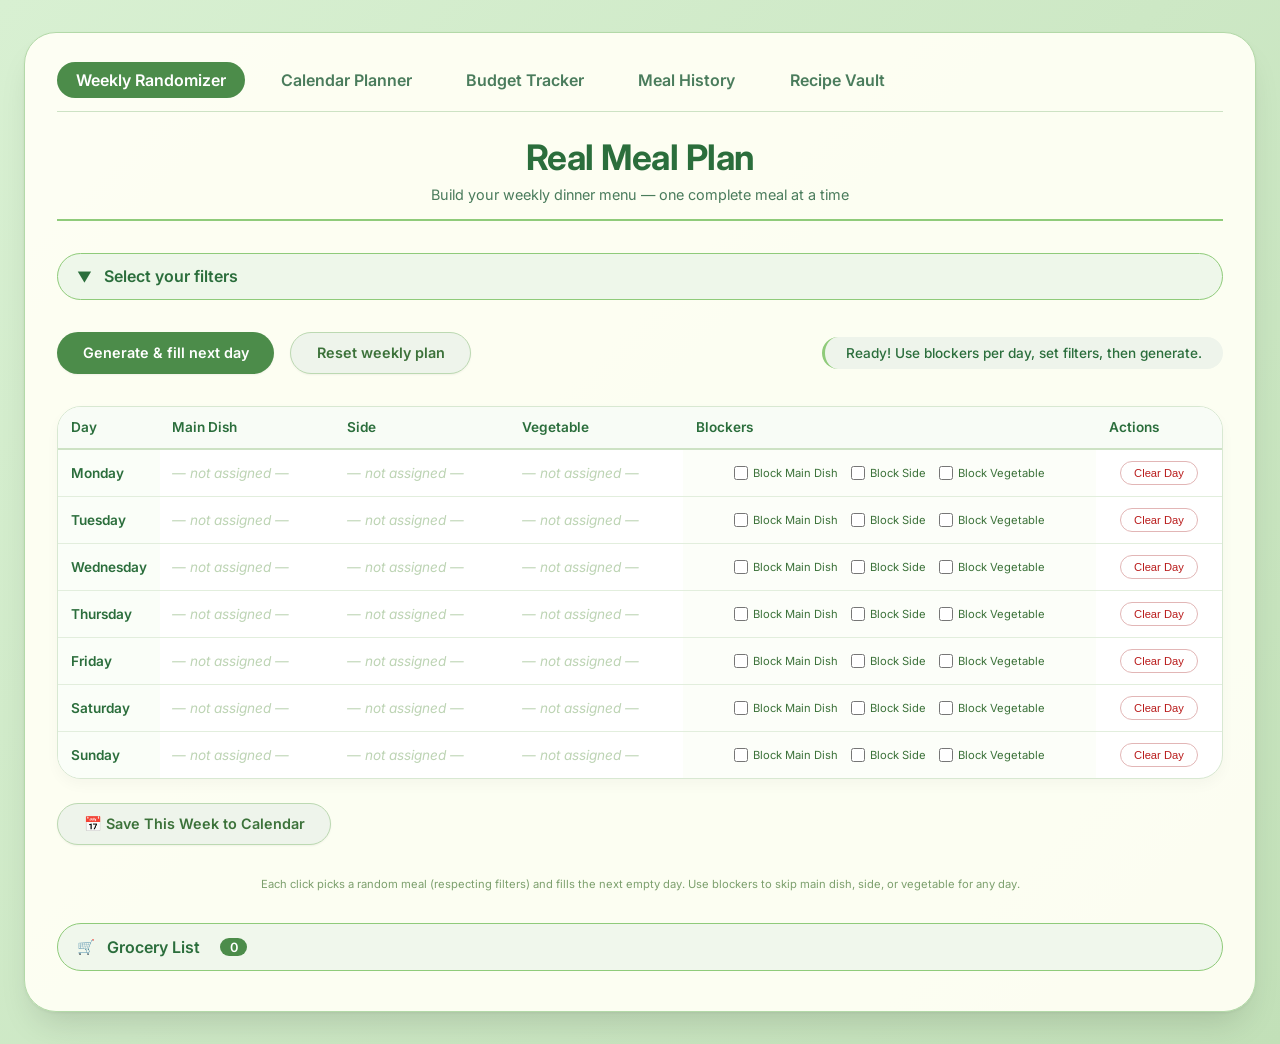
==== commit a3f145f6: "Largely Updated Version" ====
--- a/index.html
+++ b/index.html
@@ -11,10 +11,12 @@
 </head>
 <body>
 <div class="container">
-  <nav class="main-nav">
+<nav class="main-nav">
   <a href="index.html" class="nav-link active">Weekly Randomizer</a>
   <a href="calendar.html" class="nav-link">Calendar Planner</a>
   <a href="budget.html" class="nav-link">Budget Tracker</a>
+  <a href="history.html" class="nav-link">Meal History</a>
+  <a href="vault.html" class="nav-link">Recipe Vault</a>
 </nav>
 
   <div class="title-card">
@@ -116,6 +118,9 @@
       </div>
     </div>
   </div>
+
+
+  
 </div>
 
 <script src="script.js"></script>
--- a/style.css
+++ b/style.css
@@ -1158,4 +1158,145 @@
   .charts-container {
     flex-direction: column;
   }
+}
+
+/* History page additional styles */
+.complete-btn {
+  padding: 0.3rem 0.8rem !important;
+  font-size: 0.8rem !important;
+}
+
+.history-delete-btn {
+  padding: 0.2rem 0.6rem;
+  font-size: 0.7rem;
+}
+
+/* Mini Calendar Grid for History Page */
+.mini-calendar-grid {
+  display: grid;
+  grid-template-columns: repeat(7, 1fr);
+  gap: 0.5rem;
+  margin-bottom: 2rem;
+}
+
+.mini-day-card {
+  background: #f9fef6;
+  border: 1px solid #e2eedd;
+  border-radius: 12px;
+  padding: 0.8rem;
+  text-align: center;
+  display: flex;
+  flex-direction: column;
+  justify-content: space-between;
+  min-height: 150px;
+}
+
+.mini-day-card.has-meal {
+  background: #dcfce7;
+  border-color: #8fcb7a;
+}
+
+.mini-day-header {
+  margin-bottom: 0.5rem;
+}
+
+.mini-day-name {
+  font-weight: 700;
+  color: #2b6e3c;
+  display: block;
+}
+
+.mini-day-date {
+  font-size: 0.75rem;
+  color: #4a7c5c;
+}
+
+.mini-day-meals {
+  flex: 1;
+  display: flex;
+  flex-direction: column;
+  align-items: center;
+  font-size: 0.8rem;
+}
+
+.mini-meal-row {
+  margin: 0.15rem 0;
+}
+
+.mini-empty {
+  color: #bdd4b4;
+  font-style: italic;
+  font-size: 0.8rem;
+}
+
+.complete-day-btn {
+  margin-top: auto;
+  padding: 0.3rem 0.6rem !important;
+  font-size: 0.7rem !important;
+}
+
+.history-delete-btn {
+  padding: 0.2rem 0.6rem;
+  font-size: 0.7rem;
+}
+
+@media (max-width: 800px) {
+  .mini-calendar-grid {
+    grid-template-columns: repeat(4, 1fr);
+  }
+}
+@media (max-width: 500px) {
+  .mini-calendar-grid {
+    grid-template-columns: repeat(2, 1fr);
+  }
+}
+
+/* Vault page */
+.vault-filters {
+  display: flex;
+  justify-content: center;
+  gap: 0.5rem;
+  margin-bottom: 2rem;
+  flex-wrap: wrap;
+}
+
+.vault-filter-btn.active {
+  background: #4c8c4a !important;
+  color: white !important;
+  border-color: #3c723a !important;
+}
+
+.vault-grid {
+  display: grid;
+  grid-template-columns: repeat(auto-fill, minmax(200px, 1fr));
+  gap: 1rem;
+  margin-bottom: 2rem;
+}
+
+.vault-card {
+  background: white;
+  border: 1px solid #cde2c4;
+  border-radius: 1rem;
+  padding: 1.2rem;
+  cursor: pointer;
+  transition: all 0.15s;
+  box-shadow: 0 2px 6px rgba(0,0,0,0.03);
+}
+
+.vault-card:hover {
+  background: #e9f3e4;
+  border-color: #8fcb7a;
+  transform: translateY(-2px);
+  box-shadow: 0 6px 12px rgba(0,0,0,0.06);
+}
+
+.vault-card-name {
+  font-weight: 600;
+  color: #2b6e3c;
+  margin-bottom: 0.3rem;
+}
+
+.vault-card-cat {
+  font-size: 0.75rem;
+  color: #6f9e7c;
 }
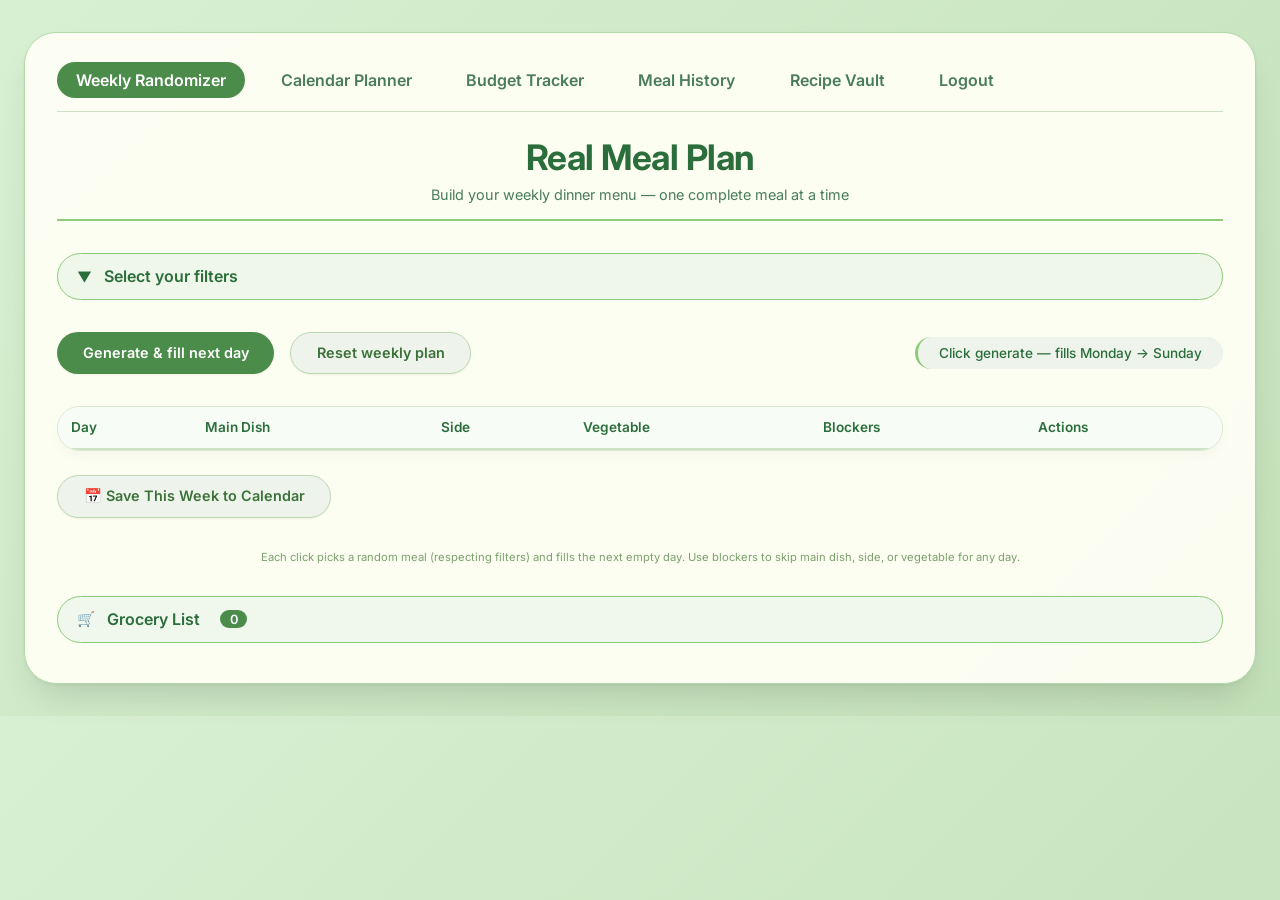
==== commit e6f365cd: "Login page Aquired" ====
--- a/index.html
+++ b/index.html
@@ -7,26 +7,28 @@
   <link rel="preconnect" href="https://fonts.googleapis.com">
   <link rel="preconnect" href="https://fonts.gstatic.com" crossorigin>
   <link href="https://fonts.googleapis.com/css2?family=Inter:opsz,wght@14..32,300;400;500;600;700&display=swap" rel="stylesheet">
-  <link rel="stylesheet" href="style.css">
+  <link rel="stylesheet" href="css/style.css">
 </head>
 <body>
 <div class="container">
-<nav class="main-nav">
-  <a href="index.html" class="nav-link active">Weekly Randomizer</a>
-  <a href="calendar.html" class="nav-link">Calendar Planner</a>
-  <a href="budget.html" class="nav-link">Budget Tracker</a>
-  <a href="history.html" class="nav-link">Meal History</a>
-  <a href="vault.html" class="nav-link">Recipe Vault</a>
-</nav>
+  <nav class="main-nav">
+    <a href="index.html" class="nav-link active">Weekly Randomizer</a>
+    <a href="calendar.html" class="nav-link">Calendar Planner</a>
+    <a href="budget.html" class="nav-link">Budget Tracker</a>
+    <a href="history.html" class="nav-link">Meal History</a>
+    <a href="vault.html" class="nav-link">Recipe Vault</a>
+    <a href="#" class="nav-link" id="logoutBtn">Logout</a>
+  </nav>
 
   <div class="title-card">
     <div class="logo-area">
-      <img src="your-logo.png" alt="Real Meal Plan Logo" class="logo" id="logoImage" onerror="this.style.display='none'">
+      <img src="images/your-logo.png" alt="Real Meal Plan Logo" class="logo" id="logoImage" onerror="this.style.display='none'">
       <h1>Real Meal Plan</h1>
     </div>
     <p class="tagline">Build your weekly dinner menu — one complete meal at a time</p>
   </div>
 
+  <!-- Collapsible Filters Section -->
   <div class="filters-collapsible">
     <button class="filter-toggle-btn" id="filterToggleBtn">
       <span class="toggle-icon">▼</span> Select your filters
@@ -42,7 +44,7 @@
           <label><input type="checkbox" value="pork" id="filterPork"> Pork</label>
           <label><input type="checkbox" value="fish" id="filterFish"> Fish / Seafood</label>
         </div>
-        <div class="filter-note">If no protein selected → only meat‑based mains (no vegetarian). Select one or more to require those proteins.</div>
+        <div class="filter-note">If no protein selected → only meat-based mains (no vegetarian). Select one or more to require those proteins.</div>
       </div>
 
       <div class="filter-divider"></div>
@@ -62,6 +64,7 @@
     </div>
   </div>
 
+  <!-- Control bar -->
   <div class="action-bar">
     <div class="btn-group">
       <button class="btn btn-primary" id="generateBtn">Generate & fill next day</button>
@@ -70,6 +73,7 @@
     <div class="feedback" id="feedbackMsg">Click generate — fills Monday → Sunday</div>
   </div>
 
+  <!-- Weekly table with blocker columns -->
   <div class="table-wrapper">
     <table class="week-table" id="weeklyTable">
       <thead>
@@ -118,11 +122,14 @@
       </div>
     </div>
   </div>
-
-
-  
 </div>
 
-<script src="script.js"></script>
+<!-- Firebase SDKs + auth + helpers -->
+<script src="https://www.gstatic.com/firebasejs/8.10.1/firebase-app.js"></script>
+<script src="https://www.gstatic.com/firebasejs/8.10.1/firebase-auth.js"></script>
+<script src="https://www.gstatic.com/firebasejs/8.10.1/firebase-firestore.js"></script>
+<script src="js/firebase-config.js"></script>
+<script src="js/auth.js"></script>
+<script src="js/script.js"></script>
 </body>
 </html>
--- a/css/style.css
+++ b/css/style.css
@@ -0,0 +1,1411 @@
+* {
+  margin: 0;
+  padding: 0;
+  box-sizing: border-box;
+}
+
+body {
+  background: linear-gradient(135deg, #d8f0d2 0%, #c2e0b8 100%);
+  font-family: 'Inter', system-ui, -apple-system, 'Segoe UI', Roboto, Helvetica, sans-serif;
+  padding: 2rem 1.5rem;
+  color: #1e3a2f;
+}
+
+.container {
+  max-width: 1280px;
+  margin: 0 auto;
+  background: rgba(255, 255, 245, 0.95);
+  border-radius: 2rem;
+  box-shadow: 0 20px 35px -12px rgba(0,0,0,0.15), 0 1px 3px rgba(0,0,0,0.05);
+  padding: 1.8rem 2rem 2.5rem;
+  border: 1px solid #b3d9a8;
+}
+
+/* Navigation */
+.main-nav {
+  display: flex;
+  gap: 1rem;
+  margin-bottom: 1.5rem;
+  border-bottom: 1px solid #cde2c4;
+  padding-bottom: 0.8rem;
+}
+
+.nav-link {
+  text-decoration: none;
+  font-weight: 600;
+  color: #4a7c5c;
+  padding: 0.5rem 1.2rem;
+  border-radius: 60px;
+  transition: all 0.2s;
+  background: transparent;
+}
+
+.nav-link:hover {
+  background: #e9f3e4;
+  color: #2b6e3c;
+}
+
+.nav-link.active {
+  background: #4c8c4a;
+  color: white;
+}
+
+/* Title Card */
+.title-card {
+  text-align: center;
+  margin-bottom: 2rem;
+  padding-bottom: 1rem;
+  border-bottom: 2px solid #8fcb7a;
+}
+
+.logo-area {
+  display: flex;
+  align-items: center;
+  justify-content: center;
+  gap: 1rem;
+  flex-wrap: wrap;
+}
+
+.logo {
+  max-height: 60px;
+  width: auto;
+  object-fit: contain;
+}
+
+h1 {
+  font-size: 2.2rem;
+  font-weight: 700;
+  color: #2b6e3c;
+  letter-spacing: -0.5px;
+}
+
+.tagline {
+  color: #4a7c5c;
+  margin-top: 0.5rem;
+  font-weight: 400;
+  font-size: 0.9rem;
+}
+
+/* Collapsible filters */
+.filters-collapsible {
+  margin-bottom: 2rem;
+}
+
+.filter-toggle-btn {
+  width: 100%;
+  background: #eef7ea;
+  border: 1px solid #8fcb7a;
+  color: #2b6e3c;
+  font-weight: 600;
+  font-size: 1rem;
+  padding: 0.8rem 1.2rem;
+  text-align: left;
+  cursor: pointer;
+  border-radius: 60px;
+  display: flex;
+  align-items: center;
+  gap: 12px;
+  transition: all 0.2s;
+  font-family: 'Inter', sans-serif;
+}
+
+.filter-toggle-btn:hover {
+  background: #e2f0db;
+  border-color: #6fb055;
+}
+
+.toggle-icon {
+  font-size: 0.9rem;
+  transition: transform 0.2s;
+}
+
+.filter-toggle-btn.open .toggle-icon {
+  transform: rotate(180deg);
+}
+
+.filters-card {
+  background: #ffffff;
+  border-radius: 1.5rem;
+  padding: 1.4rem 1.8rem;
+  margin-top: 0.8rem;
+  box-shadow: 0 8px 18px rgba(0,0,0,0.05);
+  border: 1px solid #c8e0bf;
+  display: none;
+}
+
+.filters-card.show {
+  display: block;
+}
+
+.filter-group {
+  margin: 0.2rem 0;
+}
+
+.filter-subheading {
+  font-weight: 600;
+  font-size: 1rem;
+  margin-bottom: 0.8rem;
+  display: flex;
+  align-items: center;
+  gap: 8px;
+  color: #2b6e3c;
+  letter-spacing: -0.2px;
+}
+
+.filter-subheading .icon {
+  font-size: 1.2rem;
+}
+
+.checkbox-group {
+  display: flex;
+  flex-wrap: wrap;
+  gap: 1rem;
+  align-items: center;
+  margin-bottom: 0.5rem;
+}
+
+.checkbox-group label {
+  display: inline-flex;
+  align-items: center;
+  gap: 0.5rem;
+  background: #f4faf1;
+  padding: 0.4rem 1.2rem;
+  border-radius: 60px;
+  cursor: pointer;
+  transition: all 0.2s;
+  font-weight: 500;
+  font-size: 0.85rem;
+  color: #2b5e3a;
+  border: 1px solid #cde2c4;
+}
+
+.checkbox-group label:hover {
+  background: #e9f3e4;
+  transform: scale(0.97);
+  border-color: #9bc88b;
+}
+
+.checkbox-group input {
+  width: 1rem;
+  height: 1rem;
+  accent-color: #6fbf4c;
+  margin: 0;
+}
+
+.filter-note {
+  font-size: 0.7rem;
+  color: #6f9e7c;
+  margin-top: 0.4rem;
+  padding-left: 0.2rem;
+  border-left: 3px solid #b3d9a8;
+}
+
+.filter-divider {
+  height: 1px;
+  background: linear-gradient(90deg, transparent, #cde2c4, #b3d9a8, #cde2c4, transparent);
+  margin: 1rem 0;
+}
+
+/* Buttons */
+.action-bar {
+  display: flex;
+  flex-wrap: wrap;
+  gap: 1rem;
+  margin-bottom: 2rem;
+  align-items: center;
+  justify-content: space-between;
+}
+
+.btn-group {
+  display: flex;
+  gap: 1rem;
+  flex-wrap: wrap;
+}
+
+.btn {
+  border: none;
+  font-family: 'Inter', sans-serif;
+  font-weight: 600;
+  padding: 0.7rem 1.6rem;
+  border-radius: 60px;
+  cursor: pointer;
+  transition: 0.2s ease;
+  font-size: 0.9rem;
+  display: inline-flex;
+  align-items: center;
+  gap: 8px;
+  box-shadow: 0 1px 2px rgba(0,0,0,0.05);
+}
+
+.btn-small {
+  padding: 0.4rem 1rem;
+  font-size: 0.8rem;
+}
+
+.btn-primary {
+  background: #4c8c4a;
+  color: white;
+}
+
+.btn-primary:hover {
+  background: #3c723a;
+  transform: translateY(-2px);
+  box-shadow: 0 10px 18px -8px rgba(0,0,0,0.15);
+}
+
+.btn-secondary {
+  background: #eef4eb;
+  color: #3c723a;
+  border: 1px solid #bcd9b2;
+}
+
+.btn-secondary:hover {
+  background: #e3ede0;
+  transform: translateY(-1px);
+}
+
+.btn:disabled {
+  opacity: 0.5;
+  cursor: not-allowed;
+}
+
+.feedback {
+  background: #eef4eb;
+  border-radius: 60px;
+  padding: 0.5rem 1.3rem;
+  font-size: 0.85rem;
+  font-weight: 500;
+  color: #2b6e3c;
+  border-left: 3px solid #8fcb7a;
+}
+
+/* Table */
+.table-wrapper {
+  overflow-x: auto;
+  border-radius: 1.5rem;
+  background: white;
+  box-shadow: 0 6px 14px rgba(0,0,0,0.03);
+  border: 1px solid #d8e8d2;
+}
+
+.week-table {
+  width: 100%;
+  border-collapse: collapse;
+  font-size: 0.85rem;
+  min-width: 900px;
+}
+
+.week-table th {
+  text-align: left;
+  padding: 0.8rem 0.8rem;
+  background-color: #f8fcf6;
+  font-weight: 600;
+  color: #2b6e3c;
+  border-bottom: 2px solid #cde2c4;
+  font-size: 0.85rem;
+}
+
+.week-table td {
+  padding: 0.7rem 0.8rem;
+  border-bottom: 1px solid #e2eedd;
+  vertical-align: middle;
+}
+
+.week-table tr:last-child td {
+  border-bottom: none;
+}
+
+.day-name {
+  font-weight: 600;
+  background-color: #fafef8;
+  width: 90px;
+  color: #2b6e3c;
+}
+
+.meal-cell, .side-cell, .veg-cell {
+  background-color: #ffffff;
+}
+
+.empty-meal {
+  color: #bdd4b4;
+  font-style: italic;
+  font-weight: 400;
+}
+
+.meal-cell.clickable,
+.side-cell.clickable,
+.veg-cell.clickable {
+  cursor: pointer;
+  transition: background-color 0.15s;
+}
+
+.meal-cell.clickable:hover,
+.side-cell.clickable:hover,
+.veg-cell.clickable:hover {
+  background-color: #eef4eb;
+  text-decoration: underline;
+  text-decoration-color: #8fcb7a;
+  text-underline-offset: 3px;
+}
+
+.blocker-cell {
+  background-color: #fcfef9;
+  text-align: center;
+  white-space: nowrap;
+}
+
+.blocker-checkbox-group {
+  display: flex;
+  gap: 0.8rem;
+  justify-content: center;
+  flex-wrap: wrap;
+}
+
+.blocker-checkbox-group label {
+  display: inline-flex;
+  align-items: center;
+  gap: 0.3rem;
+  font-size: 0.7rem;
+  cursor: pointer;
+  color: #3c723a;
+}
+
+.blocker-checkbox-group input {
+  width: 0.9rem;
+  height: 0.9rem;
+  accent-color: #6fbf4c;
+}
+
+.action-cell {
+  text-align: center;
+  white-space: nowrap;
+}
+
+.clear-day-btn {
+  background: none;
+  border: 1px solid #e2b6b6;
+  color: #b91c1c;
+  font-size: 0.7rem;
+  padding: 0.3rem 0.8rem;
+  border-radius: 30px;
+  cursor: pointer;
+  transition: all 0.15s;
+  font-weight: 500;
+}
+
+.clear-day-btn:hover {
+  background: #fee2e2;
+  border-color: #b91c1c;
+}
+
+/* Save to Calendar Section */
+.save-calendar-section {
+  margin-top: 1.5rem;
+  display: flex;
+  align-items: center;
+  gap: 1rem;
+  flex-wrap: wrap;
+}
+
+.save-calendar-note {
+  color: #2b6e3c;
+  font-size: 0.85rem;
+  font-style: italic;
+}
+
+/* Recipe Panel */
+.recipe-panel {
+  margin-top: 2rem;
+  background: #f8fcf6;
+  border-radius: 1.5rem;
+  border: 1px solid #c8e0bf;
+  box-shadow: 0 8px 18px rgba(0,0,0,0.05);
+  overflow: hidden;
+  display: none;
+}
+
+.recipe-panel.show {
+  display: block;
+}
+
+.recipe-header {
+  display: flex;
+  justify-content: space-between;
+  align-items: center;
+  padding: 1rem 1.8rem;
+  background: #e9f3e4;
+  border-bottom: 1px solid #cde2c4;
+}
+
+.recipe-header h3 {
+  color: #2b6e3c;
+  font-weight: 600;
+  font-size: 1.2rem;
+}
+
+.recipe-close-btn {
+  background: none;
+  border: none;
+  font-size: 2rem;
+  line-height: 1;
+  cursor: pointer;
+  color: #4a7c5c;
+}
+
+.recipe-close-btn:hover {
+  color: #2b6e3c;
+}
+
+.recipe-content {
+  padding: 1.5rem 1.8rem;
+  font-size: 0.9rem;
+  line-height: 1.6;
+  white-space: pre-wrap;
+}
+
+/* Grocery List */
+.grocery-section {
+  margin-top: 2rem;
+}
+
+.grocery-toggle-btn {
+  width: 100%;
+  background: #f0f7ec;
+  border: 1px solid #8fcb7a;
+  color: #2b6e3c;
+  font-weight: 600;
+  font-size: 1rem;
+  padding: 0.8rem 1.2rem;
+  text-align: left;
+  cursor: pointer;
+  border-radius: 60px;
+  display: flex;
+  align-items: center;
+  gap: 12px;
+  transition: all 0.2s;
+  font-family: 'Inter', sans-serif;
+}
+
+.grocery-toggle-btn:hover {
+  background: #e2f0db;
+  border-color: #6fb055;
+}
+
+.grocery-count {
+  background: #4c8c4a;
+  color: white;
+  border-radius: 20px;
+  padding: 0.1rem 0.6rem;
+  font-size: 0.8rem;
+  margin-left: 0.5rem;
+}
+
+.grocery-panel {
+  background: #ffffff;
+  border-radius: 1.5rem;
+  padding: 1.5rem;
+  margin-top: 0.8rem;
+  box-shadow: 0 8px 18px rgba(0,0,0,0.05);
+  border: 1px solid #c8e0bf;
+  display: none;
+}
+
+.grocery-panel.show {
+  display: block;
+}
+
+.grocery-header {
+  display: flex;
+  justify-content: space-between;
+  align-items: center;
+  margin-bottom: 1.5rem;
+  padding-bottom: 0.8rem;
+  border-bottom: 2px solid #cde2c4;
+}
+
+.grocery-header h3 {
+  color: #2b6e3c;
+  font-weight: 600;
+  font-size: 1.2rem;
+}
+
+.grocery-list-container {
+  max-height: 500px;
+  overflow-y: auto;
+  margin-bottom: 1.5rem;
+  border-radius: 1rem;
+  background: #fafef8;
+  padding: 0.5rem;
+}
+
+.grocery-category {
+  margin-bottom: 1.5rem;
+}
+
+.grocery-category:last-child {
+  margin-bottom: 0;
+}
+
+.grocery-category-title {
+  font-weight: 700;
+  color: #2b6e3c;
+  padding: 0.5rem 0.8rem;
+  background: #e9f3e4;
+  border-radius: 30px;
+  margin-bottom: 0.8rem;
+  font-size: 0.95rem;
+  display: inline-block;
+}
+
+.grocery-list {
+  list-style: none;
+  padding: 0;
+}
+
+.grocery-item {
+  display: flex;
+  align-items: center;
+  justify-content: space-between;
+  padding: 0.8rem 1rem;
+  border-bottom: 1px solid #e2eedd;
+  background: white;
+  border-radius: 0.5rem;
+  margin-bottom: 0.3rem;
+}
+
+.grocery-item:last-child {
+  border-bottom: none;
+}
+
+.grocery-item-info {
+  display: flex;
+  align-items: baseline;
+  gap: 1rem;
+  flex: 1;
+}
+
+.grocery-item-name {
+  font-weight: 600;
+  min-width: 120px;
+}
+
+.grocery-item-quantity {
+  color: #4a7c5c;
+  font-size: 0.9rem;
+  cursor: pointer;
+  border-bottom: 1px dashed #8fcb7a;
+  padding: 0.1rem 0.3rem;
+}
+
+.grocery-item-quantity:hover {
+  background: #e9f3e4;
+}
+
+.grocery-item-quantity input {
+  width: 100px;
+  padding: 0.2rem 0.4rem;
+  border: 1px solid #bcd9b2;
+  border-radius: 8px;
+  font-family: inherit;
+  font-size: 0.9rem;
+  background: white;
+}
+
+.grocery-item-actions {
+  display: flex;
+  gap: 0.5rem;
+}
+
+.grocery-remove-btn {
+  background: none;
+  border: none;
+  color: #b91c1c;
+  cursor: pointer;
+  font-size: 1.2rem;
+  padding: 0.2rem 0.5rem;
+  border-radius: 20px;
+}
+
+.grocery-remove-btn:hover {
+  background: #fee2e2;
+  color: #991b1b;
+}
+
+.grocery-footer {
+  display: flex;
+  justify-content: flex-end;
+}
+
+.empty-grocery-message {
+  text-align: center;
+  color: #7da06e;
+  padding: 2rem;
+  font-style: italic;
+}
+
+/* Calendar Styles */
+.calendar-controls {
+  display: flex;
+  justify-content: space-between;
+  align-items: center;
+  margin-bottom: 1.5rem;
+  flex-wrap: wrap;
+  gap: 1rem;
+}
+
+.month-nav {
+  display: flex;
+  align-items: center;
+  gap: 1rem;
+}
+
+.month-nav h2 {
+  color: #2b6e3c;
+  font-size: 1.5rem;
+  min-width: 200px;
+  text-align: center;
+}
+
+.calendar-actions {
+  display: flex;
+  gap: 0.5rem;
+  flex-wrap: wrap;
+}
+
+.selection-status {
+  background: #e9f3e4;
+  border-radius: 40px;
+  padding: 0.5rem 1.5rem;
+  margin: 1rem 0;
+  display: flex;
+  align-items: center;
+  gap: 1rem;
+  color: #2b6e3c;
+  font-size: 0.9rem;
+}
+
+.btn-text {
+  background: none;
+  border: none;
+  color: #4c8c4a;
+  font-weight: 600;
+  cursor: pointer;
+  text-decoration: underline;
+  font-size: 0.85rem;
+}
+
+.btn-text:hover {
+  color: #2b6e3c;
+}
+
+.calendar-wrapper {
+  background: white;
+  border-radius: 1.5rem;
+  padding: 1rem;
+  box-shadow: 0 4px 10px rgba(0,0,0,0.05);
+  border: 1px solid #c8e0bf;
+  margin-bottom: 2rem;
+}
+
+.calendar-header {
+  display: grid;
+  grid-template-columns: repeat(7, 1fr);
+  text-align: center;
+  font-weight: 600;
+  color: #2b6e3c;
+  padding: 0.5rem 0;
+  border-bottom: 1px solid #cde2c4;
+  margin-bottom: 0.5rem;
+}
+
+.calendar-grid {
+  display: grid;
+  grid-template-columns: repeat(7, 1fr);
+  gap: 0.3rem;
+}
+
+.calendar-day {
+  aspect-ratio: 1 / 1.2;
+  min-height: 85px;
+  padding: 0.5rem;
+  border-radius: 12px;
+  background: #fafef8;
+  border: 1px solid #e2eedd;
+  cursor: pointer;
+  transition: all 0.15s;
+  display: flex;
+  flex-direction: column;
+}
+
+.calendar-day:hover {
+  background: #e9f3e4;
+  border-color: #8fcb7a;
+}
+
+.calendar-day.other-month {
+  opacity: 0.5;
+  background: #f4f4f0;
+}
+
+.calendar-day.today {
+  border: 2px solid #4c8c4a;
+}
+
+.calendar-day.has-meal {
+  background: #dcfce7;
+}
+
+.calendar-day.selected {
+  border: 3px solid #4c8c4a;
+  box-shadow: 0 0 0 2px rgba(76,140,74,0.2);
+}
+
+.day-number {
+  font-weight: 600;
+  font-size: 0.9rem;
+  color: #2b6e3c;
+  margin-bottom: 0.2rem;
+}
+
+.day-meal-preview {
+  font-size: 0.6rem;
+  line-height: 1.2;
+  color: #3c723a;
+  margin-top: 0.1rem;
+  overflow: hidden;
+  display: -webkit-box;
+  -webkit-line-clamp: 3;
+  -webkit-box-orient: vertical;
+}
+
+.day-meal-preview span {
+  display: block;
+  white-space: nowrap;
+  overflow: hidden;
+  text-overflow: ellipsis;
+}
+
+/* Day Detail Panel */
+.day-detail-panel {
+  margin-top: 1.5rem;
+  background: #f8fcf6;
+  border-radius: 1.5rem;
+  border: 1px solid #c8e0bf;
+  box-shadow: 0 8px 18px rgba(0,0,0,0.05);
+  overflow: hidden;
+  display: none;
+}
+
+.day-detail-panel.show {
+  display: block;
+}
+
+.day-detail-header {
+  display: flex;
+  justify-content: space-between;
+  align-items: center;
+  padding: 1rem 1.8rem;
+  background: #e9f3e4;
+  border-bottom: 1px solid #cde2c4;
+}
+
+.day-detail-header h3 {
+  color: #2b6e3c;
+  font-weight: 600;
+  font-size: 1.2rem;
+}
+
+.day-detail-content {
+  padding: 1.5rem 1.8rem;
+}
+
+.meal-form {
+  display: flex;
+  flex-direction: column;
+  gap: 1rem;
+  margin-bottom: 1.5rem;
+}
+
+.meal-form label {
+  font-weight: 600;
+  color: #2b6e3c;
+  margin-bottom: -0.5rem;
+}
+
+.meal-select {
+  padding: 0.6rem 1rem;
+  border-radius: 40px;
+  border: 1px solid #bcd9b2;
+  background: white;
+  font-family: inherit;
+  font-size: 0.9rem;
+  color: #1e3a2f;
+}
+
+.form-actions {
+  display: flex;
+  gap: 1rem;
+  margin-top: 0.5rem;
+}
+
+.random-week-section {
+  border-top: 1px solid #cde2c4;
+  padding-top: 1.5rem;
+}
+
+.random-week-section p {
+  margin-bottom: 1rem;
+  color: #4a7c5c;
+}
+
+/* Modal */
+.modal-overlay {
+  position: fixed;
+  top: 0;
+  left: 0;
+  right: 0;
+  bottom: 0;
+  background: rgba(0,0,0,0.4);
+  display: flex;
+  align-items: center;
+  justify-content: center;
+  z-index: 1000;
+}
+
+.modal-content {
+  background: white;
+  padding: 2rem;
+  border-radius: 2rem;
+  max-width: 400px;
+  width: 90%;
+  box-shadow: 0 20px 35px rgba(0,0,0,0.2);
+}
+
+.modal-content h3 {
+  color: #2b6e3c;
+  margin-bottom: 1.5rem;
+}
+
+.modal-content input {
+  width: 100%;
+  padding: 0.8rem 1rem;
+  border-radius: 60px;
+  border: 1px solid #bcd9b2;
+  font-family: inherit;
+  margin-bottom: 1.5rem;
+}
+
+.modal-actions {
+  display: flex;
+  gap: 1rem;
+  justify-content: flex-end;
+}
+
+#selectModeToggle.active {
+  background: #4c8c4a;
+  color: white;
+  border-color: #3c723a;
+}
+
+/* Budget Tracker styles */
+.budget-section {
+  margin-top: 2rem;
+  background: #f8fcf6;
+  border-radius: 1.5rem;
+  padding: 1.5rem;
+  border: 1px solid #c8e0bf;
+  box-shadow: 0 4px 10px rgba(0,0,0,0.03);
+}
+
+.budget-section h2 {
+  color: #2b6e3c;
+  margin-bottom: 1rem;
+}
+
+.receipt-form {
+  display: flex;
+  flex-direction: column;
+  gap: 1rem;
+}
+
+.form-row {
+  display: flex;
+  align-items: center;
+  gap: 1rem;
+  flex-wrap: wrap;
+}
+
+.form-row label {
+  font-weight: 600;
+  min-width: 120px;
+  color: #2b6e3c;
+}
+
+.form-input, .form-select {
+  padding: 0.6rem 1rem;
+  border-radius: 40px;
+  border: 1px solid #bcd9b2;
+  font-family: inherit;
+  font-size: 0.9rem;
+  background: white;
+  color: #1e3a2f;
+}
+
+.form-input:disabled {
+  background: #f0f0f0;
+}
+
+.breakdown-toggle {
+  margin: 0.5rem 0;
+}
+
+.breakdown-inputs {
+  background: #f0f7ec;
+  padding: 1rem;
+  border-radius: 1rem;
+  display: flex;
+  flex-direction: column;
+  gap: 0.7rem;
+}
+
+.category-row {
+  display: flex;
+  align-items: center;
+  justify-content: space-between;
+  gap: 1rem;
+}
+
+.category-row span {
+  font-weight: 500;
+  color: #2b6e3c;
+}
+
+.category-row input {
+  width: 120px;
+  padding: 0.4rem 0.8rem;
+  border-radius: 20px;
+  border: 1px solid #bcd9b2;
+  font-family: inherit;
+}
+
+.summary-cards {
+  display: flex;
+  gap: 1.5rem;
+  flex-wrap: wrap;
+}
+
+.summary-card {
+  background: white;
+  border-radius: 20px;
+  padding: 1rem 2rem;
+  box-shadow: 0 2px 6px rgba(0,0,0,0.04);
+  display: flex;
+  flex-direction: column;
+  align-items: center;
+}
+
+.summary-label {
+  font-size: 0.8rem;
+  color: #4a7c5c;
+}
+
+.summary-value {
+  font-size: 1.5rem;
+  font-weight: 700;
+  color: #2b6e3c;
+}
+
+.charts-container {
+  display: flex;
+  gap: 2rem;
+  flex-wrap: wrap;
+}
+
+.chart-wrapper {
+  flex: 1 1 300px;
+  min-width: 280px;
+  background: white;
+  padding: 1rem;
+  border-radius: 1rem;
+  border: 1px solid #e2eedd;
+  text-align: center;
+}
+
+.chart-wrapper h3 {
+  color: #2b6e3c;
+  margin-bottom: 0.8rem;
+}
+
+canvas {
+  max-width: 100%;
+  height: auto !important;
+}
+
+.filter-row {
+  display: flex;
+  gap: 1rem;
+  align-items: center;
+  margin-bottom: 1rem;
+  flex-wrap: wrap;
+}
+
+.week-selector-row {
+  display: flex;
+  align-items: center;
+  justify-content: center;
+  gap: 0.8rem;
+  margin-bottom: 1rem;
+}
+
+.day-strip {
+  display: flex;
+  gap: 0.4rem;
+  justify-content: center;
+  margin-bottom: 1.5rem;
+  flex-wrap: wrap;
+}
+
+.day-chip {
+  display: flex;
+  flex-direction: column;
+  align-items: center;
+  padding: 0.5rem 0.8rem;
+  border-radius: 12px;
+  cursor: pointer;
+  background: #f4faf1;
+  border: 2px solid #e2eedd;
+  transition: all 0.15s;
+  min-width: 50px;
+}
+
+.day-chip:hover {
+  background: #e9f3e4;
+  border-color: #8fcb7a;
+}
+
+.day-chip.selected {
+  background: #4c8c4a;
+  color: white;
+  border-color: #3c723a;
+}
+
+.day-chip.today {
+  border-color: #f4a261;
+}
+
+.chip-day {
+  font-size: 0.7rem;
+  font-weight: 600;
+}
+
+.chip-date {
+  font-size: 1.1rem;
+  font-weight: 700;
+}
+
+footer {
+  margin-top: 2rem;
+  font-size: 0.7rem;
+  text-align: center;
+  color: #7da06e;
+}
+
+@media (max-width: 800px) {
+  .blocker-checkbox-group {
+    flex-direction: column;
+    gap: 0.3rem;
+  }
+  .week-table {
+    font-size: 0.75rem;
+  }
+  .calendar-day {
+    padding: 0.2rem;
+  }
+  .day-meal-preview {
+    font-size: 0.5rem;
+  }
+}
+
+@media (max-width: 680px) {
+  body {
+    padding: 1rem;
+  }
+  .container {
+    padding: 1.2rem;
+  }
+  .action-bar {
+    flex-direction: column;
+    align-items: stretch;
+  }
+  .btn-group {
+    justify-content: center;
+  }
+  .feedback {
+    text-align: center;
+  }
+  .grocery-item {
+    flex-direction: column;
+    align-items: flex-start;
+    gap: 0.5rem;
+  }
+  .grocery-item-actions {
+    align-self: flex-end;
+  }
+  .month-nav {
+    flex-wrap: wrap;
+    justify-content: center;
+  }
+  .charts-container {
+    flex-direction: column;
+  }
+}
+
+/* History page additional styles */
+.complete-btn {
+  padding: 0.3rem 0.8rem !important;
+  font-size: 0.8rem !important;
+}
+
+.history-delete-btn {
+  padding: 0.2rem 0.6rem;
+  font-size: 0.7rem;
+}
+
+/* Mini Calendar Grid for History Page */
+.mini-calendar-grid {
+  display: grid;
+  grid-template-columns: repeat(7, 1fr);
+  gap: 0.5rem;
+  margin-bottom: 2rem;
+}
+
+.mini-day-card {
+  background: #f9fef6;
+  border: 1px solid #e2eedd;
+  border-radius: 12px;
+  padding: 0.8rem;
+  text-align: center;
+  display: flex;
+  flex-direction: column;
+  justify-content: space-between;
+  min-height: 150px;
+}
+
+.mini-day-card.has-meal {
+  background: #dcfce7;
+  border-color: #8fcb7a;
+}
+
+.mini-day-header {
+  margin-bottom: 0.5rem;
+}
+
+.mini-day-name {
+  font-weight: 700;
+  color: #2b6e3c;
+  display: block;
+}
+
+.mini-day-date {
+  font-size: 0.75rem;
+  color: #4a7c5c;
+}
+
+.mini-day-meals {
+  flex: 1;
+  display: flex;
+  flex-direction: column;
+  align-items: center;
+  font-size: 0.8rem;
+}
+
+.mini-meal-row {
+  margin: 0.15rem 0;
+}
+
+.mini-empty {
+  color: #bdd4b4;
+  font-style: italic;
+  font-size: 0.8rem;
+}
+
+.complete-day-btn {
+  margin-top: auto;
+  padding: 0.3rem 0.6rem !important;
+  font-size: 0.7rem !important;
+}
+
+.history-delete-btn {
+  padding: 0.2rem 0.6rem;
+  font-size: 0.7rem;
+}
+
+@media (max-width: 800px) {
+  .mini-calendar-grid {
+    grid-template-columns: repeat(4, 1fr);
+  }
+}
+@media (max-width: 500px) {
+  .mini-calendar-grid {
+    grid-template-columns: repeat(2, 1fr);
+  }
+}
+
+/* Vault page */
+.vault-filters {
+  display: flex;
+  justify-content: center;
+  gap: 0.5rem;
+  margin-bottom: 2rem;
+  flex-wrap: wrap;
+}
+
+.vault-filter-btn.active {
+  background: #4c8c4a !important;
+  color: white !important;
+  border-color: #3c723a !important;
+}
+
+.vault-grid {
+  display: grid;
+  grid-template-columns: repeat(auto-fill, minmax(200px, 1fr));
+  gap: 1rem;
+  margin-bottom: 2rem;
+}
+
+.vault-card {
+  background: white;
+  border: 1px solid #cde2c4;
+  border-radius: 1rem;
+  padding: 1.2rem;
+  cursor: pointer;
+  transition: all 0.15s;
+  box-shadow: 0 2px 6px rgba(0,0,0,0.03);
+}
+
+.vault-card:hover {
+  background: #e9f3e4;
+  border-color: #8fcb7a;
+  transform: translateY(-2px);
+  box-shadow: 0 6px 12px rgba(0,0,0,0.06);
+}
+
+.vault-card-name {
+  font-weight: 600;
+  color: #2b6e3c;
+  margin-bottom: 0.3rem;
+}
+
+.vault-card-cat {
+  font-size: 0.75rem;
+  color: #6f9e7c;
+}
+
+/* --------------------------------------------------------------
+   LOGIN PAGE
+   -------------------------------------------------------------- */
+.login-container {
+  min-height: 100vh;
+  display: flex;
+  flex-direction: column;
+  align-items: center;
+  justify-content: center;
+  padding: 2rem;
+  background: linear-gradient(135deg, #d8f0d2 0%, #c2e0b8 100%);
+}
+
+.login-brand {
+  text-align: center;
+  margin-bottom: 2.5rem;
+}
+
+.login-brand h1 {
+  font-size: 2.5rem;
+  font-weight: 700;
+  color: #2b6e3c;
+  margin-bottom: 0.3rem;
+}
+
+.login-brand p {
+  color: #4a7c5c;
+  font-size: 1rem;
+}
+
+.login-card {
+  background: white;
+  border-radius: 2rem;
+  padding: 2.5rem 2rem;
+  width: 100%;
+  max-width: 420px;
+  box-shadow: 0 20px 35px rgba(0,0,0,0.1);
+}
+
+.login-tabs {
+  display: flex;
+  gap: 0;
+  margin-bottom: 2rem;
+  border-radius: 60px;
+  background: #f0f7ec;
+  padding: 0.3rem;
+}
+
+.login-tab {
+  flex: 1;
+  border: none;
+  background: transparent;
+  padding: 0.7rem 1rem;
+  font-size: 0.95rem;
+  font-weight: 600;
+  color: #4a7c5c;
+  border-radius: 60px;
+  cursor: pointer;
+  transition: all 0.2s;
+  font-family: inherit;
+}
+
+.login-tab.active {
+  background: white;
+  color: #2b6e3c;
+  box-shadow: 0 2px 8px rgba(0,0,0,0.06);
+}
+
+.login-form {
+  display: flex;
+  flex-direction: column;
+  gap: 1.2rem;
+}
+
+.input-group {
+  display: flex;
+  flex-direction: column;
+  gap: 0.4rem;
+}
+
+.input-group label {
+  font-weight: 600;
+  color: #2b6e3c;
+  font-size: 0.85rem;
+}
+
+.input-group input {
+  padding: 0.8rem 1rem;
+  border-radius: 50px;
+  border: 1px solid #cde2c4;
+  font-family: inherit;
+  font-size: 0.95rem;
+  background: #fafef8;
+  transition: border 0.2s;
+}
+
+.input-group input:focus {
+  outline: none;
+  border-color: #6fbf4c;
+  box-shadow: 0 0 0 3px rgba(111,191,76,0.15);
+}
+
+.login-error {
+  color: #b91c1c;
+  font-size: 0.85rem;
+  margin-top: 0.3rem;
+  display: none;
+}
